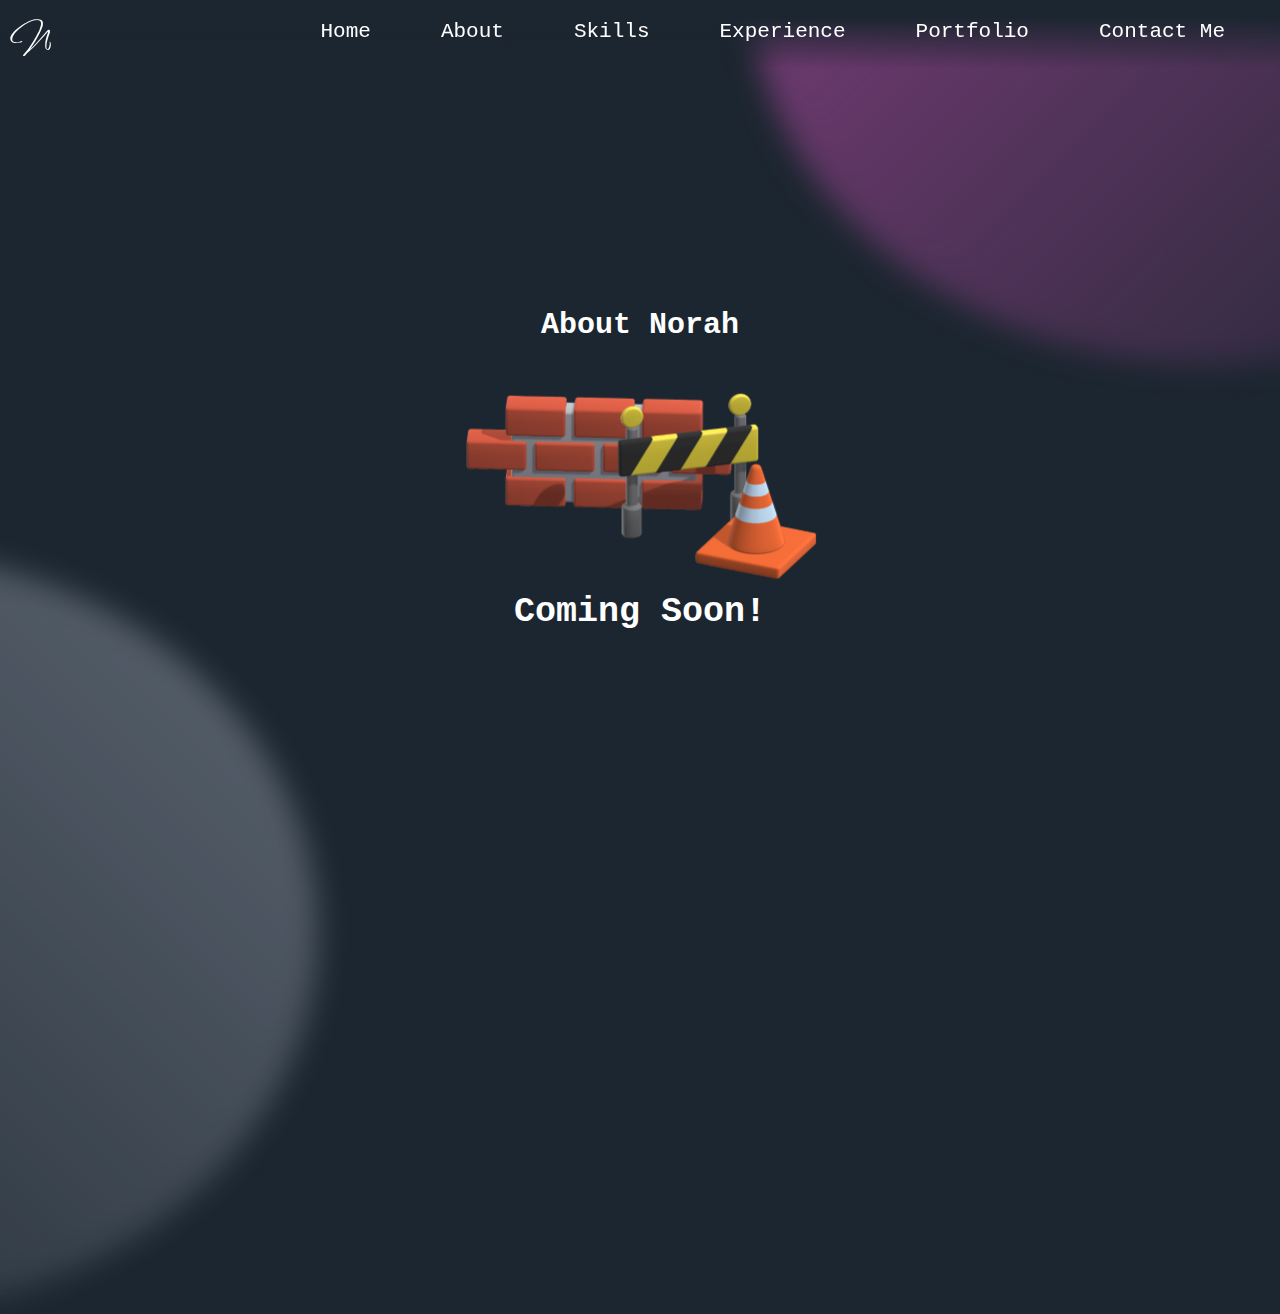
==== docs/about.html @ 8f873734 "all new website files" ====
<!DOCTYPE html>
<html lang="en">
<head>
    <meta charset="UTF-8">
    <meta name="viewport" content="width=device-width, initial-scale=1.0">
    <title>About Norah</title>
    <link rel="stylesheet" href="css/main.css">
    <link rel="stylesheet" href="css/contact.css">
    <link rel="preconnect" href="https://fonts.googleapis.com">
    <link rel="preconnect" href="https://fonts.gstatic.com" crossorigin>
    <link href="https://fonts.googleapis.com/css2?family=Sassy+Frass&display=swap" rel="stylesheet">
    <link rel="apple-touch-icon" sizes="180x180" href="/apple-touch-icon.png">
    <link rel="icon" type="image/png" sizes="32x32" href="/favicon-32x32.png">
    <link rel="icon" type="image/png" sizes="16x16" href="/favicon-16x16.png">
    <link rel="manifest" href="/site.webmanifest">
</head>
<body class="about">
    <header>
        <div class="gradient-overlay"></div>
        <a href="index.html" class="watermark sassy-frass-regular">N</a>
        <nav>
            <ul>
                <li><a href="index.html">Home</a></li>
                <li><a href="about.html">About</a></li>
                <li><a href="skills.html">Skills</a></li>
                <li><a href="experience.html">Experience</a></li>
                <li><a href="portfolio.html">Portfolio</a></li>
                <li><a href="contact.html">Contact Me</a></li>
            </ul>
        </nav>
    </header>
    <div class="blobs">
        <div class="blob blob1"></div>
        <div class="blob blob2"></div>
    </div>
    <div id="main">
        <div class="announcement">
            <div class="label">
                <h3>About Norah</h3>
            </div>
            <img src="images/construction.png" alt="Under Construction" class="construction">
            <div class="later">
                <h3>Coming Soon!</h3>
            </div>
        </div>
    </div>
    <script src="js/main.js"></script>
</body>
</html>
---- docs/css/main.css ----
body {
    overflow-x: hidden; /* Hide horizontal overflow */
    background-color: #1C2630;
    font-family: 'Anonymous Pro', monospace;
    margin: 0;
    padding: 0;
    color: white; /* Default text color */
}

.main-container {
    height: 100px;
    overflow-y: hidden;
}

  /* Firefox */
* {
    scrollbar-width: thin; /* Thin scrollbar */
    scrollbar-color: rgba(156, 165, 178, .5) #1C2630; /* Thumb color and track color */
  }
  
  /* Chrome, Edge, and Safari */
  *::-webkit-scrollbar {
    width: 12px; /* Width of the scrollbar */
  }
  
  *::-webkit-scrollbar-track {
    background: #1C2630; /* Track background color */
  }
  
  *::-webkit-scrollbar-thumb {
    background: rgba(156, 165, 178, 1); /* Background color of the scrollbar thumb */
    border-radius: 10px; /* Rounded corners */
    border: 3px solid #ffffff; /* Border around the scrollbar thumb */
  }
  

  *::-webkit-scrollbar-thumb:hover {
    background: rgba(156, 165, 178, .5); /* Darker color for thumb on hover */
  }

  
.icons {
    position: absolute;
    width: 159px;
    height: 47px;
    display: block;
    top: 440px;
    left: 600px;
}

.icons img {
    width: 37px;
    height: 37px;
    padding-left: 5px;
}

.arrow{
    position: absolute;
    left: 620px;
    top: 695px;
    cursor: pointer; /* Changes the cursor to a hand when hovering */
}

/* Set up the path to be visible by default */
.arrow svg path {
    stroke-dasharray: 150; /* Match this to the path length */
    stroke-dashoffset: 0;  /* Fully visible by default */
    transition: none;      /* No initial transition */
}

/* Hover effect to draw the path again */
.arrow:hover svg path {
    animation: draw-arrow 1s ease-in-out forwards; /* Draws the arrow on hover */
}

/* Keyframes to animate drawing */
@keyframes draw-arrow {
    from {
        stroke-dashoffset: 150; /* Start from hidden */
    }
    to {
        stroke-dashoffset: 0;   /* End with the full arrow visible */
    }
}

a {
    text-decoration: none; /* Removes the underline from the link */
}

a:visited {
    color: inherit; /* Ensures the visited state does not change color */
}
  

/* Define the Sassy Frass font style */
.sassy-frass-regular {
    font-family: 'Sassy Frass', cursive;
}

@font-face {
    font-family: 'Saturday August';
    src: url('fonts/SaturdayAugust-Regular.ttf') format('truetype'); /* Adjust the file name and format as needed */
    font-weight: normal;
    font-style: normal;
}

.saturday-august-regular {
    font-family: 'Saturday August', sans-serif;
}


nav {
    position: fixed;
    top: 0;
    right: 0;
    background-color: transparent; /* Clear background */
    padding: 20px;
    z-index: 1000;
}

/* Style the navigation list */
nav ul {
    list-style: none; /* Remove default list styling */
    margin: 0;
    padding: 0;
    display: flex; /* Align list items horizontally */
    justify-content: flex-end; /* Align items to the right */
}

nav ul li {
    margin: 0 35px; /* Space between list items */
}

nav a {
    color: white;
    text-decoration: none;
    font-family: 'Anonymous Pro', monospace;
    font-size: 21px;
    transition: color 0.3s ease;
}

/* Add hover effect for navigation links */
nav a:hover {
    color: #A8A8A8; /* Change to a lighter gray when hovered */
}

/* Highlight the active link */
nav a.active {
    border-bottom: 2px solid white;
}

header .gradient-overlay {
    position: fixed;
    top: 0;
    left: 0px;
    width: 100%;
    height: 70px; /* Adjust height of the gradient overlay */
    background: linear-gradient(to bottom, rgba(28, 38, 48, 1) 25%, rgba(28, 38, 48, 0) 98%);
    pointer-events: none; /* Ensure the overlay does not interfere with user interactions */
    z-index: 2; /* Higher z-index to ensure it is on top of the avatar */
}

main {
    display: flex;          /* Enables Flexbox */
    width: 100vw;          
    margin: 0; 
    padding-bottom: 100px;
}

.intro {
    position: absolute;  /* Enables positioning by coordinates */
    top: 320px;          /* Sets the top position */
    left: 304px;         /* Sets the left position */
    width: 443px;        /* Sets the width */
    /* height: 100px; */ /* Set the height when you know it */
}

.intro h1, .intro h2, .intro p {
    text-align: right;
}

main .intro h1 {
    font: weight 50px;
    font-size: 35px;
    font-family: 'Anonymous Pro', monospace;
    margin-bottom: 0;
}

main .intro h2 {
    margin-top: 0;
    font-size: 28px;
    font-weight: 10;
    padding-top: 10px;
}

main .intro p {
    padding-top: 200px;
    font-size: 21px;
    font-weight: 10;
}

/* Watermark styling */
.watermark {
    position: fixed; /* Keeps it in the top corner */
    top: 10px;       /* Adjust for perfect placement */
    left: 10px;      /* Adjust as needed */
    font-size: 50px; /* Adjust size to your liking */
    color: white; /* Subtle, semi-transparent white */
    z-index: 1001;  /* Place it above most content */
}

.blobs {
    overflow-x: hidden;
}

.blob {
    position: absolute;
    top: 50%;
    left: 50%;
    width: 200px;
    height: 200px;
    border-radius: 50%;
    transform: translate(-50%, -50%);
    overflow: hidden; /* To prevent scrollbars if the blob moves outside the viewport */
    filter: blur(15px);
}

.blob1 {
    background: linear-gradient(45deg, rgba(156, 165, 178, .5), rgba(156, 165, 178, 0));
	height: 764px;
	width: 918px;
	left: -600px;
	top: 550px;
	transform: rotate(-180deg);
	animation: transform 20s ease-in-out infinite both alternate, movement_two 20s ease-in-out infinite both;
}

.blob2 {
    background: linear-gradient(-45deg, rgba(138, 65, 133, 1), rgba(138, 65, 133, 0));
	height: 764px;
	width: 918px;
	left: 750px;
	top: -400px;
	transform: rotate(180deg);
	animation: transform 17s ease-in-out infinite both alternate, movement_two 20s ease-in-out infinite both;
    overflow: hidden;
}

.blob3 {
    background: linear-gradient(-45deg, rgba(138, 65, 133, 1), rgba(138, 65, 133, 0));
	height: 764px;
	width: 918px;
	left: 950px;
	top: 1500px;
	transform: rotate(180deg);
	animation: transform 25s ease-in-out infinite both alternate;
    overflow-y: hidden;
}

@keyframes transform
{
    0%,
  100% { border-radius: 33% 67% 70% 30% / 30% 40% 70% 70%; } 
   20% { border-radius: 37% 63% 51% 49% / 37% 35% 35% 63%; } 
   40% { border-radius: 36% 64% 64% 36% / 64% 48% 52% 26%; } 
   60% { border-radius: 37% 63% 51% 49% / 30% 30% 70% 73%; } 
   80% { border-radius: 40% 60% 42% 58% / 51% 51% 49% 59%; } 
}

@keyframes movement_two
{
    0%,
  500% { transform: none; }
   50% { transform: translate(5%, 0%) rotate(-200deg) scale(1.3);}
}



main .avatar {
    position: absolute;
    width: 500px; /* Adjust as needed */
    height: 900px; /* Adjust as needed */
    left: 740px;
    top: -100px;
}

#avatar-canvas {
    position: absolute;
    width: 100%;
    height: 100%;
}

.avatar .gradient-overlay {
    position: absolute;
    bottom: 0;
    left: 9px;
    width: 100%;
    height: 400px; /* Adjust height of the gradient overlay */
    background: linear-gradient(to top, rgba(28, 38, 48, 1) 25%, rgba(28, 38, 48, 0) 100%);
    pointer-events: none; /* Ensure the overlay does not interfere with user interactions */
    z-index: 2; /* Higher z-index to ensure it is on top of the avatar */
}

main .greeting .saturday-august-regular {
    position: absolute;
    left: 1150px;
    top: 200px;
    font-size: 45px;
    color: white;
    transform: rotate(10deg); /* Rotate the text */
}

main .greeting svg {
    position: absolute;
    left: 1190px;
    top: 250px;
    transform: rotate(25deg); /* Rotate the text */
}

.mid .illustrations{
    top: 260px;
    position: absolute;
    left: 460px;
}

.mid .labels {
    position: absolute;
    top: 500px;
    left: 100px
}

/* Style the navigation list */
.mid .labels ul {
    list-style: none; /* Remove default list styling */
    display: flex; /* Align list items horizontally */
    justify-content: center;
}

.mid .labels ul li {
    padding-left: 169px; /* Space between list items */
}

.mid .labels a {
    color: white;
    text-decoration: none;
    font-family: 'Anonymous Pro', monospace;
    font-size: 26px;
}

/* Add hover effect for navigation links */
.mid .labels a:hover {
    color: #A8A8A8; /* Change to a lighter gray when hovered */
}


.mid .illustrations img{
    width: 200px;
    height: 200px;
    padding-left: 80px;
}

.mid .illustrations #hand{
    width: 260px;
    height: 260px;
    position: absolute;
    left: -320px;
    top: -40px;
}

.mid{
    position: absolute;
    top: 900px;
    width: 100vw;
}

html {
    scroll-behavior: smooth; /* Enables smooth scrolling */
}

.mid .illustrations img {
    transition: transform .5s ease;
  }
  
  /* [3] Finally, transforming the image when container gets hovered */
.illustrations img:hover {
    transform: scale(1.1);
}

.label h3 {
    margin-top: 80px;
    font-size: 30px;
    font-family: 'Anonymous Pro', monospace;
}

.later h3 {
    margin-top: -80px;
    font-size: 35px;
    font-family: 'Anonymous Pro', monospace;
}

.announcement .construction{
    width: 400px;
    margin-top: -100px;
}

.announcement {
    display: flex; /* Align list items horizontally */
    flex-direction: column; /* Align items to the right */
    align-items: center;
}
---- docs/css/contact.css ----
body {
    background-color: #1C2630;
    margin: 0;
    padding: 0;
    height: 100vh;
    display: flex;
    justify-content: center;
    align-items: center;
}

.anonymous-pro-font {
    font-family: 'Anonymous Pro', monospace;
}

#main {
    width: 100%;
    height: 100%;
    display: flex;
    justify-content: center;
    align-items: center;
}

.get-in-touch .form {
    display: flex;
    flex-direction: column;
    margin-top: 30px;
}

.get-in-touch {
    width: 100vw;
    position: absolute;
    left: 300px;
}

.get-in-touch h2 {
    color: #FFFFFF;
    font-family: 'Anonymous Pro', monospace;
    font-weight: 300;
    font-size: 35px;
    margin-bottom: 10px;
}

.contact-form {
    box-sizing: border-box;
    padding: 0 5px;
}

.get-in-touch .row1 {
    position: absolute;
    display: flex;
    flex-direction: row;
}

.name-input {
    width: 300px;
    height: 25px;
    background-color: rgba(186, 197, 210, 0.58);
    color: white;
    font-family: 'Inter', sans-serif;
    font-size: 16px;
    border-radius: 0.35em;
    resize: none;
    padding: 0.75em;
    margin-top: 3px;
    border: none;
    margin-left: 0px;
}


.email-input {
    width: 300px;
    height: 25px;
    background-color: rgba(186, 197, 210, 0.58);
    color: white;
    font-family: 'Inter', sans-serif;
    font-size: 16px;
    border-radius: 0.35em;
    resize: none;
    padding: 0.75em;
    margin-top: 3px;
    border: none;
    margin-left: 20px;
}

.subject-input {
    width: 645px;
    height: 25px;
    background-color: rgba(186, 197, 210, 0.58);
    color: white;
    font-family: 'Inter', sans-serif;
    font-size: 16px;
    border-radius: 0.35em;
    resize: none;
    padding: 0.75em;
    border: none;
    margin-top: 65px;
}


.message-input {
    width: 645px;
    height: 150px;
    background-color: rgba(186, 197, 210, 0.58);
    color: white;
    font-family: 'Inter', sans-serif;
    font-size: 16px;
    border-radius: 0.35em;
    resize: none;
    padding: 0.75em;
    margin-top: 3px;
    border: none;
    margin-top: 15px;
}

input[type="submit"] {
    padding: 0.75em 1.5em;
    border: none;
    border-radius: 0.35em;
    background-color: rgba(228, 232, 236, 0.87);
    color: #1C2630;
    cursor: pointer;
    font-size: 16px;
    width: 150px;
    height: 50px;
}

.actions {
    list-style-type: none;
    padding: 0;
    margin: 0;
    margin-top: 20px;
}

.result {
    position: absolute;
    list-style-type: none;
    margin-top: -32px;
    margin-left: 150px; 
    font-family: 'Inter', sans-serif;
    font-style: italic;
}

.main .contact-side {
    display: flex;
    flex-direction: column;
    position: absolute;
    top: 550px;
    flex: 1;
}

.contact-side .icon {
    height: 30px;
    width: 30px;
}

ul.labeled-icons {
    list-style: none;
    color: #FFFFFF;
    font-family: 'Inter', sans-serif;
    font-weight: 200;
}

ul.labeled-icons li {
    line-height: 35px;
    margin-top: 50px;
    margin-left: 620px;
    display: flex;
}

ul.labeled-icons li:first-child {
    margin-bottom: -18px; /* Custom bottom margin for the first item */
}

ul.labeled-icons li a {
    color: inherit;
}

ul.labeled-icons li .contact-text {
    padding-left: 10px;
    margin-top: -2px;
}

::-webkit-input-placeholder {
    color: #FFFFFF !important;
    opacity: 1.0;
}

:-moz-placeholder {
    color: #FFFFFF !important;
    opacity: 1.0;
}

::-moz-placeholder {
    color: #FFFFFF !important;
    opacity: 1.0;
}

:-ms-input-placeholder {
    color: #FFFFFF !important;
    opacity: 1.0;
}

.blobs {
    z-index: -2;
}
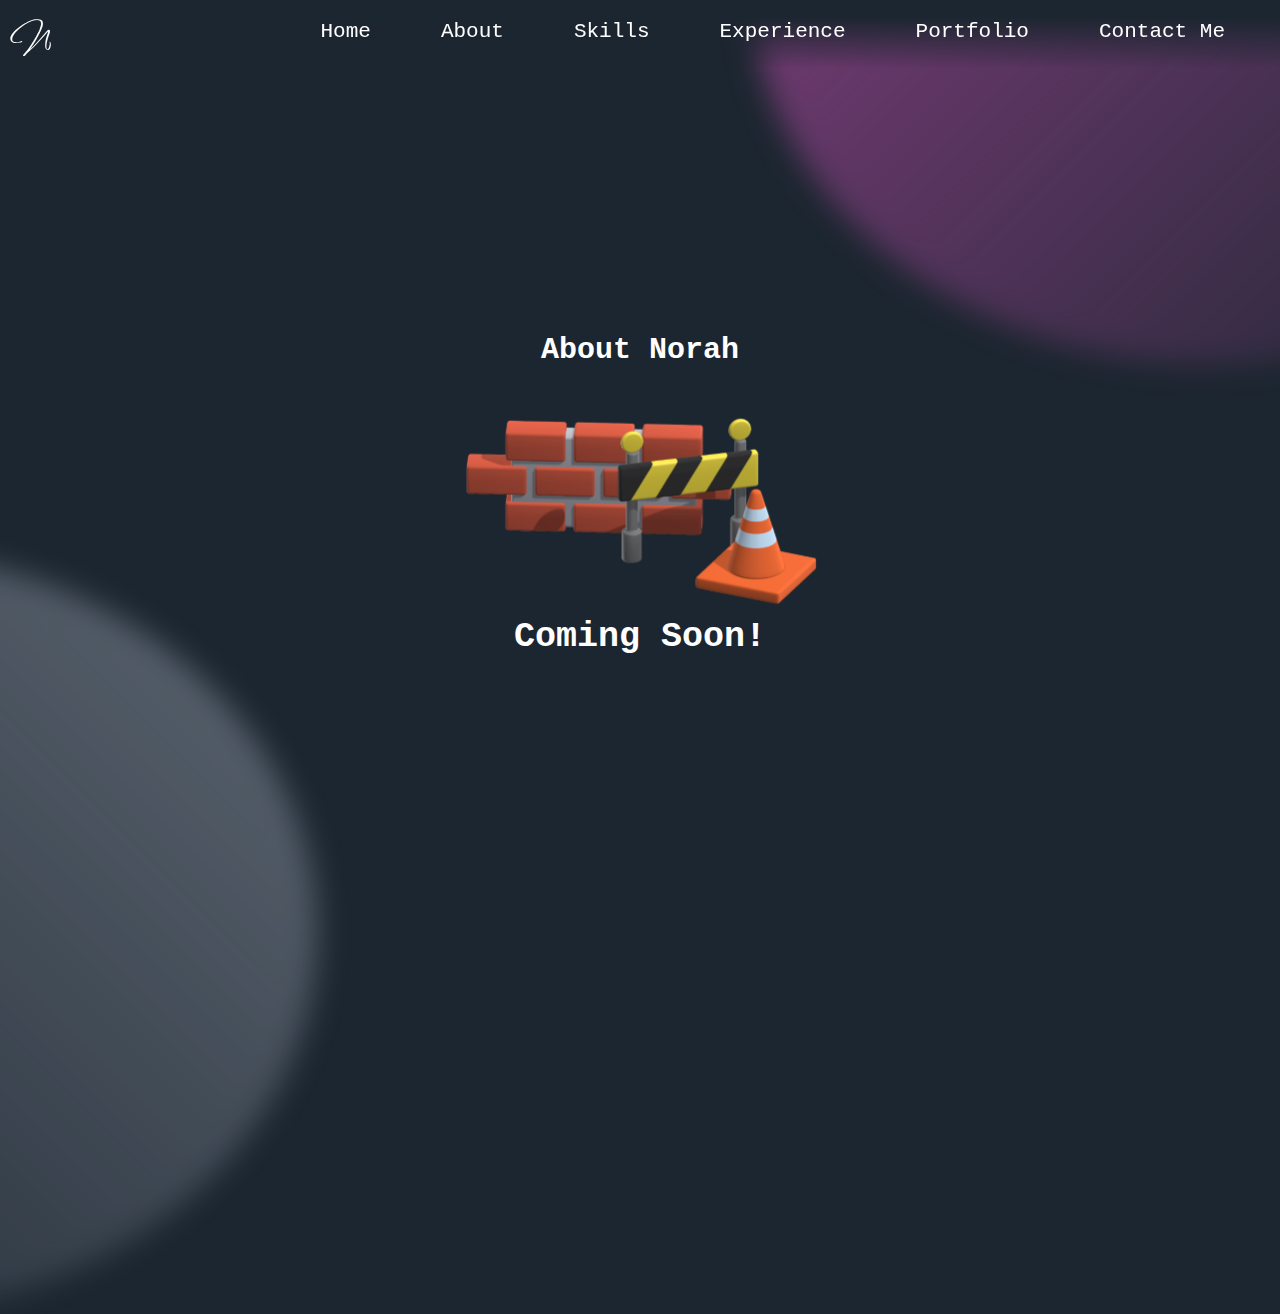
==== commit 3162d069: "hamburger menu" ====
--- a/docs/about.html
+++ b/docs/about.html
@@ -18,6 +18,9 @@
     <header>
         <div class="gradient-overlay"></div>
         <a href="index.html" class="watermark sassy-frass-regular">N</a>
+        <button class="menu-toggle" aria-label="Toggle navigation">
+            ☰
+        </button>
         <nav>
             <ul>
                 <li><a href="index.html">Home</a></li>
--- a/docs/css/main.css
+++ b/docs/css/main.css
@@ -1,411 +1,490 @@
-body {
+
+
+/* Basic */
+
+    a:visited {
+        color: inherit; /* Ensures the visited state does not change color */
+    }
+
+    html {
+        scroll-behavior: smooth; /* Enables smooth scrolling */
+    }
+
+    html, body {
+        height: 100%;  /* Ensure the body and html elements stretch full height of the viewport */
+        margin: 0;     /* Remove default margin */
+        padding: 0;    /* Remove default padding */
+    }
+
+    body {
     overflow-x: hidden; /* Hide horizontal overflow */
     background-color: #1C2630;
-    font-family: 'Anonymous Pro', monospace;
-    margin: 0;
-    padding: 0;
+    font-family: 'Anonymous Pro', monospace; 
     color: white; /* Default text color */
-}
-
-.main-container {
-    height: 100px;
-    overflow-y: hidden;
-}
-
-  /* Firefox */
-* {
-    scrollbar-width: thin; /* Thin scrollbar */
-    scrollbar-color: rgba(156, 165, 178, .5) #1C2630; /* Thumb color and track color */
-  }
+    position: relative;
+    }
+
+    .main-container {
+        height: 1700px;
+        width: 100vw;
+        overflow: hidden; /* Hides anything outside */
+        position: relative; /* Ensures blobs position relative to this */
+    }
+
+    
+    /* Fonts */
+
+        .sassy-frass-regular {
+            font-family: 'Sassy Frass', cursive;
+        }
+
+        @font-face {
+            font-family: 'Saturday August';
+            src: url('../fonts/SaturdayAugust.ttf') format('truetype'),
+                url('../fonts/SaturdayAugust.woff2') format('woff2'),
+                url('../fonts/SaturdayAugust.woff') format('woff');
+            font-weight: normal;
+            font-style: normal;
+        }
+
+        .saturday-august-regular {
+            font-family: 'Saturday August', sans-serif;
+        }
+
+
+
+/* Framing */
+
+
+    /* Navigation Bar */
+
+        nav {
+            position: fixed;
+            top: 0;
+            right: 0;
+            background-color: transparent; /* Clear background */
+            padding: 20px;
+            z-index: 1000;
+        }
+
+        /* Style the navigation list */
+        nav ul {
+            list-style: none; /* Remove default list styling */
+            margin: 0;
+            padding: 0;
+            display: flex; /* Align list items horizontally */
+            justify-content: flex-end; /* Align items to the right */
+        }
+
+        nav ul li {
+            margin: 0 35px; /* Space between list items */
+        }
+
+        nav a {
+            color: white;
+            text-decoration: none;
+            font-family: 'Anonymous Pro', monospace;
+            font-size: 21px;
+            transition: color 0.3s ease;
+        }
+
+        /* Add hover effect for navigation links */
+        nav a:hover {
+            color: #A8A8A8; /* Change to a lighter gray when hovered */
+        }
+
+        /* Highlight the active link */
+        nav a.active {
+            border-bottom: 2px solid white;
+        }
+
+        /* Hide Hamburger Button by Default */
+        .menu-toggle {
+            display: none;
+            background: none;
+            border: none;
+            font-size: 28px;
+            color: white;
+            cursor: pointer;
+            position: absolute;
+            top: 15px;
+            right: 20px;
+            z-index: 10;
+        }
+
+        /* Responsive: When Screen is Smaller than 768px */
+        @media (max-width: 1000px) {
+            nav ul {
+                display: none; /* Hide menu */
+                flex-direction: column;
+                position: absolute;
+                top: 60px;
+                right: 20px;
+                background: rgba(17, 23, 31, 0.7);
+                width: 200px;
+                border-radius: 8px;
+                text-align: center;
+                padding: 10px 0;
+            }
+
+            nav ul li {
+                margin: 10px 0;
+            }
+
+            /* Show Hamburger Menu */
+            .menu-toggle {
+                display: block;
+            }
+
+            /* Show menu when active */
+            nav.active ul {
+                display: flex;
+            }
+        }
+
+        header .gradient-overlay {
+            position: fixed;
+            top: 0;
+            left: 0px;
+            width: 100%;
+            height: 70px; /* Adjust height of the gradient overlay */
+            background: linear-gradient(to bottom, rgba(28, 38, 48, 1) 25%, rgba(28, 38, 48, 0) 98%);
+            pointer-events: none; /* Ensure the overlay does not interfere with user interactions */
+            z-index: 2; /* Higher z-index to ensure it is on top of the avatar */
+        }
+
+
+    /* Scrollbar Details */
+
+        /* Firefox */
+        * {
+        scrollbar-width: thin; /* Thin scrollbar */
+        scrollbar-color: rgba(156, 165, 178, .5) #1C2630; /* Thumb color and track color */
+        }
+
+        /* Chrome, Edge, and Safari */
+        *::-webkit-scrollbar {
+        width: 12px; /* Width of the scrollbar */
+        }
+
+        *::-webkit-scrollbar-track {
+        background: #1C2630; /* Track background color */
+        }
+
+        *::-webkit-scrollbar-thumb {
+        background: rgba(156, 165, 178, 1); /* Background color of the scrollbar thumb */
+        border-radius: 10px; /* Rounded corners */
+        border: 3px solid #ffffff; /* Border around the scrollbar thumb */
+        }
+
+
+        *::-webkit-scrollbar-thumb:hover {
+        background: rgba(156, 165, 178, .5); /* Darker color for thumb on hover */
+        }
+
+        /* Watermark styling */
+        .watermark {
+            position: fixed; /* Keeps it in the top corner */
+            top: 10px;       /* Adjust for perfect placement */
+            left: 10px;      /* Adjust as needed */
+            font-size: 50px; /* Adjust size to your liking */
+            color: white; /* Subtle, semi-transparent white */
+            z-index: 1001;  /* Place it above most content */
+        }
+
+
+
+/* Startup Page - Main */
+
+    /* Icons */        
   
-  /* Chrome, Edge, and Safari */
-  *::-webkit-scrollbar {
-    width: 12px; /* Width of the scrollbar */
-  }
-  
-  *::-webkit-scrollbar-track {
-    background: #1C2630; /* Track background color */
-  }
-  
-  *::-webkit-scrollbar-thumb {
-    background: rgba(156, 165, 178, 1); /* Background color of the scrollbar thumb */
-    border-radius: 10px; /* Rounded corners */
-    border: 3px solid #ffffff; /* Border around the scrollbar thumb */
-  }
-  
-
-  *::-webkit-scrollbar-thumb:hover {
-    background: rgba(156, 165, 178, .5); /* Darker color for thumb on hover */
-  }
-
-  
-.icons {
-    position: absolute;
-    width: 159px;
-    height: 47px;
-    display: block;
-    top: 440px;
-    left: 600px;
-}
-
-.icons img {
-    width: 37px;
-    height: 37px;
-    padding-left: 5px;
-}
-
-.arrow{
-    position: absolute;
-    left: 620px;
-    top: 695px;
-    cursor: pointer; /* Changes the cursor to a hand when hovering */
-}
-
-/* Set up the path to be visible by default */
-.arrow svg path {
-    stroke-dasharray: 150; /* Match this to the path length */
-    stroke-dashoffset: 0;  /* Fully visible by default */
-    transition: none;      /* No initial transition */
-}
-
-/* Hover effect to draw the path again */
-.arrow:hover svg path {
-    animation: draw-arrow 1s ease-in-out forwards; /* Draws the arrow on hover */
-}
-
-/* Keyframes to animate drawing */
-@keyframes draw-arrow {
-    from {
-        stroke-dashoffset: 150; /* Start from hidden */
-    }
-    to {
-        stroke-dashoffset: 0;   /* End with the full arrow visible */
-    }
-}
-
-a {
-    text-decoration: none; /* Removes the underline from the link */
-}
-
-a:visited {
-    color: inherit; /* Ensures the visited state does not change color */
-}
-  
-
-/* Define the Sassy Frass font style */
-.sassy-frass-regular {
-    font-family: 'Sassy Frass', cursive;
-}
-
-@font-face {
-    font-family: 'Saturday August';
-    src: url('fonts/SaturdayAugust-Regular.ttf') format('truetype'); /* Adjust the file name and format as needed */
-    font-weight: normal;
-    font-style: normal;
-}
-
-.saturday-august-regular {
-    font-family: 'Saturday August', sans-serif;
-}
-
-
-nav {
-    position: fixed;
-    top: 0;
-    right: 0;
-    background-color: transparent; /* Clear background */
-    padding: 20px;
-    z-index: 1000;
-}
-
-/* Style the navigation list */
-nav ul {
-    list-style: none; /* Remove default list styling */
-    margin: 0;
-    padding: 0;
-    display: flex; /* Align list items horizontally */
-    justify-content: flex-end; /* Align items to the right */
-}
-
-nav ul li {
-    margin: 0 35px; /* Space between list items */
-}
-
-nav a {
-    color: white;
-    text-decoration: none;
-    font-family: 'Anonymous Pro', monospace;
-    font-size: 21px;
-    transition: color 0.3s ease;
-}
-
-/* Add hover effect for navigation links */
-nav a:hover {
-    color: #A8A8A8; /* Change to a lighter gray when hovered */
-}
-
-/* Highlight the active link */
-nav a.active {
-    border-bottom: 2px solid white;
-}
-
-header .gradient-overlay {
-    position: fixed;
-    top: 0;
-    left: 0px;
-    width: 100%;
-    height: 70px; /* Adjust height of the gradient overlay */
-    background: linear-gradient(to bottom, rgba(28, 38, 48, 1) 25%, rgba(28, 38, 48, 0) 98%);
-    pointer-events: none; /* Ensure the overlay does not interfere with user interactions */
-    z-index: 2; /* Higher z-index to ensure it is on top of the avatar */
-}
-
-main {
-    display: flex;          /* Enables Flexbox */
-    width: 100vw;          
-    margin: 0; 
-    padding-bottom: 100px;
-}
-
-.intro {
-    position: absolute;  /* Enables positioning by coordinates */
-    top: 320px;          /* Sets the top position */
-    left: 304px;         /* Sets the left position */
-    width: 443px;        /* Sets the width */
-    /* height: 100px; */ /* Set the height when you know it */
-}
-
-.intro h1, .intro h2, .intro p {
-    text-align: right;
-}
-
-main .intro h1 {
-    font: weight 50px;
-    font-size: 35px;
-    font-family: 'Anonymous Pro', monospace;
-    margin-bottom: 0;
-}
-
-main .intro h2 {
-    margin-top: 0;
-    font-size: 28px;
-    font-weight: 10;
-    padding-top: 10px;
-}
-
-main .intro p {
-    padding-top: 200px;
-    font-size: 21px;
-    font-weight: 10;
-}
-
-/* Watermark styling */
-.watermark {
-    position: fixed; /* Keeps it in the top corner */
-    top: 10px;       /* Adjust for perfect placement */
-    left: 10px;      /* Adjust as needed */
-    font-size: 50px; /* Adjust size to your liking */
-    color: white; /* Subtle, semi-transparent white */
-    z-index: 1001;  /* Place it above most content */
-}
-
-.blobs {
-    overflow-x: hidden;
-}
-
-.blob {
-    position: absolute;
-    top: 50%;
-    left: 50%;
-    width: 200px;
-    height: 200px;
-    border-radius: 50%;
-    transform: translate(-50%, -50%);
-    overflow: hidden; /* To prevent scrollbars if the blob moves outside the viewport */
-    filter: blur(15px);
-}
-
-.blob1 {
-    background: linear-gradient(45deg, rgba(156, 165, 178, .5), rgba(156, 165, 178, 0));
-	height: 764px;
-	width: 918px;
-	left: -600px;
-	top: 550px;
-	transform: rotate(-180deg);
-	animation: transform 20s ease-in-out infinite both alternate, movement_two 20s ease-in-out infinite both;
-}
-
-.blob2 {
-    background: linear-gradient(-45deg, rgba(138, 65, 133, 1), rgba(138, 65, 133, 0));
-	height: 764px;
-	width: 918px;
-	left: 750px;
-	top: -400px;
-	transform: rotate(180deg);
-	animation: transform 17s ease-in-out infinite both alternate, movement_two 20s ease-in-out infinite both;
-    overflow: hidden;
-}
-
-.blob3 {
-    background: linear-gradient(-45deg, rgba(138, 65, 133, 1), rgba(138, 65, 133, 0));
-	height: 764px;
-	width: 918px;
-	left: 950px;
-	top: 1500px;
-	transform: rotate(180deg);
-	animation: transform 25s ease-in-out infinite both alternate;
-    overflow-y: hidden;
-}
-
-@keyframes transform
-{
-    0%,
-  100% { border-radius: 33% 67% 70% 30% / 30% 40% 70% 70%; } 
-   20% { border-radius: 37% 63% 51% 49% / 37% 35% 35% 63%; } 
-   40% { border-radius: 36% 64% 64% 36% / 64% 48% 52% 26%; } 
-   60% { border-radius: 37% 63% 51% 49% / 30% 30% 70% 73%; } 
-   80% { border-radius: 40% 60% 42% 58% / 51% 51% 49% 59%; } 
-}
-
-@keyframes movement_two
-{
-    0%,
-  500% { transform: none; }
-   50% { transform: translate(5%, 0%) rotate(-200deg) scale(1.3);}
-}
-
-
-
-main .avatar {
-    position: absolute;
-    width: 500px; /* Adjust as needed */
-    height: 900px; /* Adjust as needed */
-    left: 740px;
-    top: -100px;
-}
-
-#avatar-canvas {
-    position: absolute;
-    width: 100%;
-    height: 100%;
-}
-
-.avatar .gradient-overlay {
-    position: absolute;
-    bottom: 0;
-    left: 9px;
-    width: 100%;
-    height: 400px; /* Adjust height of the gradient overlay */
-    background: linear-gradient(to top, rgba(28, 38, 48, 1) 25%, rgba(28, 38, 48, 0) 100%);
-    pointer-events: none; /* Ensure the overlay does not interfere with user interactions */
-    z-index: 2; /* Higher z-index to ensure it is on top of the avatar */
-}
-
-main .greeting .saturday-august-regular {
-    position: absolute;
-    left: 1150px;
-    top: 200px;
-    font-size: 45px;
-    color: white;
-    transform: rotate(10deg); /* Rotate the text */
-}
-
-main .greeting svg {
-    position: absolute;
-    left: 1190px;
-    top: 250px;
-    transform: rotate(25deg); /* Rotate the text */
-}
-
-.mid .illustrations{
-    top: 260px;
-    position: absolute;
-    left: 460px;
-}
-
-.mid .labels {
-    position: absolute;
-    top: 500px;
-    left: 100px
-}
-
-/* Style the navigation list */
-.mid .labels ul {
-    list-style: none; /* Remove default list styling */
-    display: flex; /* Align list items horizontally */
-    justify-content: center;
-}
-
-.mid .labels ul li {
-    padding-left: 169px; /* Space between list items */
-}
-
-.mid .labels a {
-    color: white;
-    text-decoration: none;
-    font-family: 'Anonymous Pro', monospace;
-    font-size: 26px;
-}
-
-/* Add hover effect for navigation links */
-.mid .labels a:hover {
-    color: #A8A8A8; /* Change to a lighter gray when hovered */
-}
-
-
-.mid .illustrations img{
-    width: 200px;
-    height: 200px;
-    padding-left: 80px;
-}
-
-.mid .illustrations #hand{
-    width: 260px;
-    height: 260px;
-    position: absolute;
-    left: -320px;
-    top: -40px;
-}
-
-.mid{
-    position: absolute;
-    top: 900px;
-    width: 100vw;
-}
-
-html {
-    scroll-behavior: smooth; /* Enables smooth scrolling */
-}
-
-.mid .illustrations img {
-    transition: transform .5s ease;
-  }
-  
-  /* [3] Finally, transforming the image when container gets hovered */
-.illustrations img:hover {
-    transform: scale(1.1);
-}
-
-.label h3 {
-    margin-top: 80px;
-    font-size: 30px;
-    font-family: 'Anonymous Pro', monospace;
-}
-
-.later h3 {
-    margin-top: -80px;
-    font-size: 35px;
-    font-family: 'Anonymous Pro', monospace;
-}
-
-.announcement .construction{
-    width: 400px;
-    margin-top: -100px;
-}
-
-.announcement {
-    display: flex; /* Align list items horizontally */
-    flex-direction: column; /* Align items to the right */
-    align-items: center;
-}
-
+        .icons {
+            position: absolute;
+            width: 159px;
+            height: 47px;
+            display: block;
+            top: 440px;
+            left: 600px;
+        }
+
+        .icons img {
+            width: 37px;
+            height: 37px;
+            padding-left: 5px;
+        }
+
+        
+    /* Arrow */        
+
+        .arrow{
+            position: absolute;
+            left: 620px;
+            top: 695px;
+            cursor: pointer; /* Changes the cursor to a hand when hovering */
+        }
+
+        /* Set up the path to be visible by default */
+        .arrow svg path {
+            stroke-dasharray: 150; /* Match this to the path length */
+            stroke-dashoffset: 0;  /* Fully visible by default */
+            transition: none;      /* No initial transition */
+        }
+
+        /* Hover effect to draw the path again */
+        .arrow:hover svg path {
+            animation: draw-arrow 1s ease-in-out forwards; /* Draws the arrow on hover */
+        }
+
+        /* Keyframes to animate drawing */
+        @keyframes draw-arrow {
+            from {
+                stroke-dashoffset: 150; /* Start from hidden */
+            }
+            to {
+                stroke-dashoffset: 0;   /* End with the full arrow visible */
+            }
+        }
+
+        a {
+            text-decoration: none; /* Removes the underline from the link */
+        }
+
+    
+    /* Container - Holds Startup Main Area */
+
+        main {
+            display: flex;          /* Enables Flexbox */
+            width: 100vw;          
+            margin: 0; 
+            padding-bottom: 100px;
+            position: relative;
+        }
+
+
+    /* Introduction Text */
+
+        .intro {
+            position: absolute;  /* Enables positioning by coordinates */
+            top: 320px;          /* Sets the top position */
+            left: 304px;         /* Sets the left position */
+            width: 443px;        /* Sets the width */
+            /* height: 100px; */ /* Set the height when you know it */
+        }
+
+        .intro h1, .intro h2, .intro p {
+            text-align: right;
+        }
+
+        main .intro h1 {
+            font: weight 50px;
+            font-size: 35px;
+            font-family: 'Anonymous Pro', monospace;
+            margin-bottom: 0;
+        }
+
+        main .intro h2 {
+            margin-top: 0;
+            font-size: 28px;
+            font-weight: 10;
+            padding-top: 10px;
+        }
+
+        main .intro p {
+            padding-top: 200px;
+            font-size: 21px;
+            font-weight: 10;
+        }
+
+
+    /* Avatar */
+   
+        main .avatar {
+            position: absolute;
+            width: 500px; /* Adjust as needed */
+            height: 900px; /* Adjust as needed */
+            left: 740px;
+            top: -100px;
+        }
+
+        #avatar-canvas {
+            position: absolute;
+            width: 100%;
+            height: 100%;
+        }
+
+        .avatar .gradient-overlay {
+            position: absolute;
+            bottom: 0;
+            left: 9px;
+            width: 100%;
+            height: 400px; /* Adjust height of the gradient overlay */
+            background: linear-gradient(to top, rgba(28, 38, 48, 1) 25%, rgba(28, 38, 48, 0) 100%);
+            pointer-events: none; /* Ensure the overlay does not interfere with user interactions */
+            z-index: 2; /* Higher z-index to ensure it is on top of the avatar */
+        }
+
+
+    /* Greeting Text */
+
+        main .greeting .saturday-august-regular {
+            position: absolute;
+            left: 1150px;
+            top: 200px;
+            font-size: 45px;
+            color: white;
+            transform: rotate(10deg); /* Rotate the text */
+        }
+
+        main .greeting svg {
+            position: absolute;
+            left: 1190px;
+            top: 250px;
+            transform: rotate(25deg); /* Rotate the text */
+        }
+
+
+
+/* Background Blobs*/
+
+        .blobs {
+            overflow-x: hidden;
+        }
+
+        .blob {
+            position: absolute;
+            top: 50%;
+            left: 50%;
+            width: 200px;
+            height: 200px;
+            border-radius: 50%;
+            transform: translate(-50%, -50%);
+            overflow: hidden; /* To prevent scrollbars if the blob moves outside the viewport */
+            filter: blur(15px);
+        }
+
+        .blob1 {
+            position: absolute;
+            background: linear-gradient(45deg, rgba(156, 165, 178, .5), rgba(156, 165, 178, 0));
+            height: 764px;
+            width: 918px;
+            left: -600px;
+            top: 550px;
+            transform: rotate(-180deg);
+            animation: transform 20s ease-in-out infinite both alternate, movement_two 20s ease-in-out infinite both;
+        }
+
+        .blob2 {
+            position: absolute;
+            background: linear-gradient(-45deg, rgba(138, 65, 133, 1), rgba(138, 65, 133, 0));
+            height: 764px;
+            width: 918px;
+            left: 750px;
+            top: -400px;
+            transform: rotate(180deg);
+            animation: transform 17s ease-in-out infinite both alternate, movement_two 20s ease-in-out infinite both;
+            overflow: hidden;
+        }
+
+        .blob3 {
+            position: absolute;
+            background: linear-gradient(-45deg, rgba(138, 65, 133, 1), rgba(138, 65, 133, 0));
+            height: 764px;
+            width: 918px;
+            left: 950px;
+            top: 1500px;
+            transform: rotate(180deg);
+            animation: transform 25s ease-in-out infinite both alternate;
+            overflow-y: hidden;
+        }
+
+        @keyframes transform
+        {
+            0%,
+        100% { border-radius: 33% 67% 70% 30% / 30% 40% 70% 70%; } 
+        20% { border-radius: 37% 63% 51% 49% / 37% 35% 35% 63%; } 
+        40% { border-radius: 36% 64% 64% 36% / 64% 48% 52% 26%; } 
+        60% { border-radius: 37% 63% 51% 49% / 30% 30% 70% 73%; } 
+        80% { border-radius: 40% 60% 42% 58% / 51% 51% 49% 59%; } 
+        }
+
+        @keyframes movement_two
+        {
+            0%,
+        500% { transform: none; }
+        50% { transform: translate(5%, 0%) rotate(-200deg) scale(1.3);}
+        }
+
+
+
+/* Secondary Page - Nav */
+
+        .mid {
+            display: flex;
+            justify-content: center;
+            gap: 80px; /* Adds space between illustrations */
+            flex-wrap: wrap; /* Ensures responsiveness */
+            width: 100%;
+            top: calc(100vh + 350px);
+            position: absolute;
+        }
+
+        .illustration-container {
+            display: flex;
+            flex-direction: column; /* Stack image & label */
+            align-items: center; /* Center them */
+            text-align: center;
+            position: relative;
+        }
+
+        /* Style the navigation list */
+        .label {
+            margin-top: 50px; /* Space between image & text */
+            color: white;
+            font-family: 'Anonymous Pro', monospace;
+            font-size: 26px;
+            text-decoration: none;
+        }
+
+        /* Add hover effect for navigation links */
+        .label:hover {
+            color: #A8A8A8;
+        }
+        
+        .illustration {
+            width: 200px;
+            height: 200px;
+            transition: transform 0.5s ease;
+        }
+        
+        /* [3] Finally, transforming the image when container gets hovered */
+        .illustration:hover {
+            transform: scale(1.1);
+        }
+
+
+
+/* In Progress Message - Future Pages */
+        
+        .label h3 {
+            margin-top: 80px;
+            font-size: 30px;
+            font-family: 'Anonymous Pro', monospace;
+        }
+
+        .later h3 {
+            margin-top: -80px;
+            font-size: 35px;
+            font-family: 'Anonymous Pro', monospace;
+        }
+
+        .announcement .construction{
+            width: 400px;
+            margin-top: -100px;
+        }
+
+        .announcement {
+            display: flex; /* Align list items horizontally */
+            flex-direction: column; /* Align items to the right */
+            align-items: center;
+        }
+
--- a/docs/css/contact.css
+++ b/docs/css/contact.css
@@ -1,16 +1,24 @@
-body {
-    background-color: #1C2630;
-    margin: 0;
-    padding: 0;
-    height: 100vh;
-    display: flex;
-    justify-content: center;
-    align-items: center;
-}
-
-.anonymous-pro-font {
-    font-family: 'Anonymous Pro', monospace;
-}
+
+
+/* Basic */
+
+    body {
+        background-color: #1C2630;
+        margin: 0;
+        padding: 0;
+        height: 100vh;
+        display: flex;
+        justify-content: center;
+        align-items: center;
+        overflow: hidden;
+    }
+
+
+        /* Fonts */
+
+            .anonymous-pro-font {
+                font-family: 'Anonymous Pro', monospace;
+            }
 
 #main {
     width: 100%;
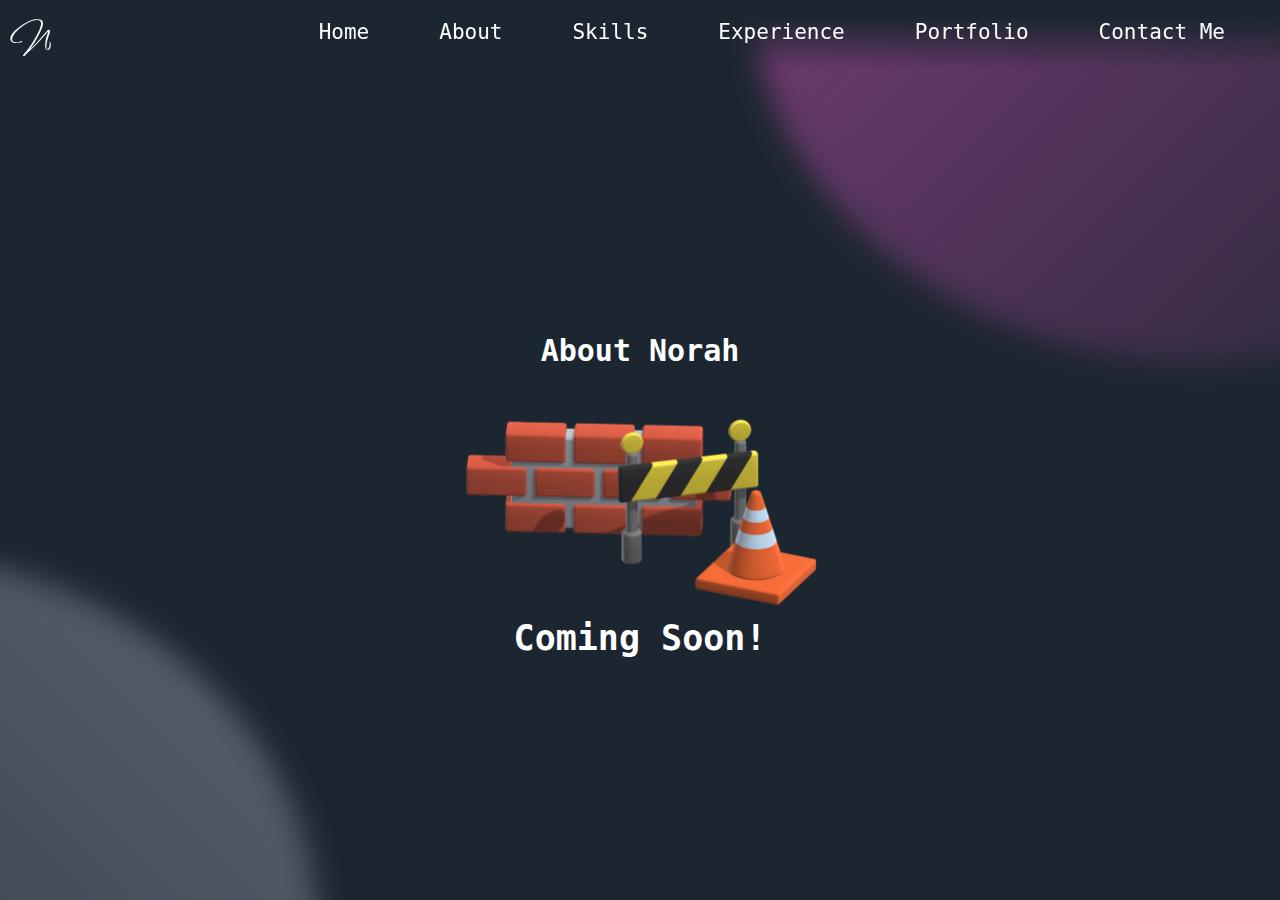
==== commit e4ffae96: "loading screen implementation" ====
--- a/docs/about.html
+++ b/docs/about.html
@@ -14,39 +14,41 @@
     <link rel="icon" type="image/png" sizes="16x16" href="/favicon-16x16.png">
     <link rel="manifest" href="/site.webmanifest">
 </head>
-<body class="about">
-    <header>
-        <div class="gradient-overlay"></div>
-        <a href="index.html" class="watermark sassy-frass-regular">N</a>
-        <button class="menu-toggle" aria-label="Toggle navigation">
-            ☰
-        </button>
-        <nav>
-            <ul>
-                <li><a href="index.html">Home</a></li>
-                <li><a href="about.html">About</a></li>
-                <li><a href="skills.html">Skills</a></li>
-                <li><a href="experience.html">Experience</a></li>
-                <li><a href="portfolio.html">Portfolio</a></li>
-                <li><a href="contact.html">Contact Me</a></li>
-            </ul>
-        </nav>
-    </header>
-    <div class="blobs">
-        <div class="blob blob1"></div>
-        <div class="blob blob2"></div>
-    </div>
-    <div id="main">
-        <div class="announcement">
-            <div class="label">
-                <h3>About Norah</h3>
-            </div>
-            <img src="images/construction.png" alt="Under Construction" class="construction">
-            <div class="later">
-                <h3>Coming Soon!</h3>
+<body>
+    <div class="main-container"> <!-- Move this div opening here -->
+        <header>
+            <div class="gradient-overlay"></div>
+            <a href="index.html" class="watermark sassy-frass-regular">N</a>
+            <button class="menu-toggle" aria-label="Toggle navigation">
+                <img src="images/menu.png" alt="Menu">
+            </button>
+            <nav>
+                <ul>
+                    <li><a href="index.html">Home</a></li>
+                    <li><a href="about.html">About</a></li>
+                    <li><a href="skills.html">Skills</a></li>
+                    <li><a href="experience.html">Experience</a></li>
+                    <li><a href="portfolio.html">Portfolio</a></li>
+                    <li><a href="contact.html">Contact Me</a></li>
+                </ul>
+            </nav>
+        </header>
+        <div class="blobs">
+            <div class="blob blob1"></div>
+            <div class="blob blob2"></div>
+        </div>
+        <div class="announcement-wrapper">
+            <div class="announcement">
+                <div class="label">
+                    <h3>About Norah</h3>
+                </div>
+                <img src="images/construction.png" alt="Under Construction" class="construction">
+                <div class="later">
+                    <h3>Coming Soon!</h3>
+                </div>
             </div>
         </div>
-    </div>
+    </div> <!-- Keep this div closing here -->
     <script src="js/main.js"></script>
 </body>
 </html>
--- a/docs/css/main.css
+++ b/docs/css/main.css
@@ -17,18 +17,54 @@
     }
 
     body {
-    overflow-x: hidden; /* Hide horizontal overflow */
-    background-color: #1C2630;
-    font-family: 'Anonymous Pro', monospace; 
-    color: white; /* Default text color */
-    position: relative;
+        overflow-x: hidden; /* Hide horizontal overflow */
+        background-color: #1C2630;
+        font-family: 'Anonymous Pro', monospace; 
+        color: white; /* Default text color */
+        position: relative;
     }
 
     .main-container {
-        height: 1700px;
-        width: 100vw;
+        display: flex;
+        flex-direction: column;
         overflow: hidden; /* Hides anything outside */
         position: relative; /* Ensures blobs position relative to this */
+    }
+
+
+    #loading-screen {
+        position: fixed;
+        top: 0;
+        left: 0;
+        width: 100vw;
+        height: 100vh;
+        background: #1C2630; /* Change to match your background */
+        display: flex;
+        align-items: center;
+        justify-content: center;
+        z-index: 9999;
+    }
+    
+    .loader-container {
+        position: relative; /* To position the circle and logo relative to this container */
+        display: flex;
+        align-items: center;
+        justify-content: center;
+    }
+    
+    .loader-container .circle {
+        position: absolute; /* This allows the circle to overlap with the logo */
+        z-index: 1; /* Ensure the circle is under the logo */
+    }
+    
+    .loader-container .logo {
+        z-index: 2; /* Ensure the logo is on top of the circle */
+        margin-top: 15px;
+        margin-right: 8px;
+    }
+    
+    .main-container {
+        display: none;
     }
 
     
@@ -51,6 +87,10 @@
             font-family: 'Saturday August', sans-serif;
         }
 
+        .anonymous-pro-font {
+            font-family: 'Anonymous Pro', monospace;
+        }
+
 
 
 /* Framing */
@@ -64,7 +104,7 @@
             right: 0;
             background-color: transparent; /* Clear background */
             padding: 20px;
-            z-index: 1000;
+            z-index: 100;
         }
 
         /* Style the navigation list */
@@ -73,7 +113,6 @@
             margin: 0;
             padding: 0;
             display: flex; /* Align list items horizontally */
-            justify-content: flex-end; /* Align items to the right */
         }
 
         nav ul li {
@@ -93,32 +132,37 @@
             color: #A8A8A8; /* Change to a lighter gray when hovered */
         }
 
-        /* Highlight the active link */
-        nav a.active {
-            border-bottom: 2px solid white;
-        }
-
-        /* Hide Hamburger Button by Default */
-        .menu-toggle {
-            display: none;
+
+        /* Reset Button Styles */
+        button.menu-toggle {
             background: none;
             border: none;
-            font-size: 28px;
-            color: white;
+            padding: 0;
+            margin: 0;
             cursor: pointer;
-            position: absolute;
+            position: fixed;
             top: 15px;
             right: 20px;
             z-index: 10;
-        }
-
-        /* Responsive: When Screen is Smaller than 768px */
+            width: 35px; /* Match the image width */
+            height: 35px; /* Match the image height */
+        }
+
+        /* Hide Hamburger Button by Default */
+        .menu-toggle img {
+            display: none;
+            width: 100%; /* Make it fill the button */
+            height: 100%;
+            z-index: 0; /* Ensure it is below the invisible layer */
+        }
+
+        /* Hamburger Menu: When Screen is Smaller than 768px */
         @media (max-width: 1000px) {
             nav ul {
                 display: none; /* Hide menu */
                 flex-direction: column;
                 position: absolute;
-                top: 60px;
+                top: 0px;
                 right: 20px;
                 background: rgba(17, 23, 31, 0.7);
                 width: 200px;
@@ -127,12 +171,16 @@
                 padding: 10px 0;
             }
 
+            nav {
+                top: 50px;
+            }
+
             nav ul li {
                 margin: 10px 0;
             }
 
             /* Show Hamburger Menu */
-            .menu-toggle {
+            .menu-toggle img{
                 display: block;
             }
 
@@ -199,28 +247,35 @@
     /* Icons */        
   
         .icons {
-            position: absolute;
+            grid-column: 1; /* Leftmost column */
             width: 159px;
             height: 47px;
-            display: block;
-            top: 440px;
-            left: 600px;
+            display: flex;
+            right: 25px;            
+            position: absolute;
+            top: 115px;
+            justify-content: end;
         }
 
         .icons img {
             width: 37px;
             height: 37px;
-            padding-left: 5px;
+            margin-left: 20px;
+            z-index: 6;
         }
 
         
     /* Arrow */        
 
         .arrow{
-            position: absolute;
-            left: 620px;
-            top: 695px;
+            grid-column: 1; /* Leftmost column */
             cursor: pointer; /* Changes the cursor to a hand when hovering */
+            justify-self: end; /* Aligns the whole container to the right */
+            position: relative;
+            grid-row: 1;
+            top: 237px;
+            right: 48px;
+            z-index: 5;
         }
 
         /* Set up the path to be visible by default */
@@ -253,22 +308,39 @@
     /* Container - Holds Startup Main Area */
 
         main {
-            display: flex;          /* Enables Flexbox */
-            width: 100vw;          
-            margin: 0; 
-            padding-bottom: 100px;
+            display: grid;
+            grid-template-columns: .885fr 1fr .1fr; /* Three columns: left, middle (avatar), right */
+            align-items: center; /* Align items vertically */
+            justify-content: center; /* Center everything horizontally */
+            gap: 40px; /* Space between columns */
+            padding: 50px;
+            width: fit-content;
+            height: fit-content;
+            margin: auto;
             position: relative;
-        }
+            top: 0px;
+        }
+
+
+        .main-wrapper {
+            display: flex;
+            justify-content: center;   /* Centers horizontally */
+            align-items: center;       /* Centers vertically */
+            min-height: 100vh;         /* Ensures the wrapper takes the full viewport height */
+        }
+    
 
 
     /* Introduction Text */
 
         .intro {
-            position: absolute;  /* Enables positioning by coordinates */
-            top: 320px;          /* Sets the top position */
-            left: 304px;         /* Sets the left position */
-            width: 443px;        /* Sets the width */
-            /* height: 100px; */ /* Set the height when you know it */
+            grid-column: 1; /* Leftmost column */
+            grid-row: 1;
+            top: 12px;
+            right: -49px;
+            position: relative;
+            z-index: 5;
+            white-space: nowrap
         }
 
         .intro h1, .intro h2, .intro p {
@@ -290,58 +362,264 @@
         }
 
         main .intro p {
-            padding-top: 200px;
+            padding-top: 207px;
             font-size: 21px;
             font-weight: 10;
+            padding-bottom: 0px;
         }
 
 
     /* Avatar */
    
-        main .avatar {
-            position: absolute;
+        .avatar {
             width: 500px; /* Adjust as needed */
             height: 900px; /* Adjust as needed */
-            left: 740px;
-            top: -100px;
-        }
-
-        #avatar-canvas {
+            top: -150px;
+            grid-column: 2; /* Middle column */
+            grid-row: 1;
+            position: relative;
+        }
+
+        canvas {
             position: absolute;
-            width: 100%;
-            height: 100%;
+            width: 100%; /* Adjust as needed */
+            height: 100%; /* Adjust as needed */
+            top: 0;
+            left: 0;
+            z-index: 2;
         }
 
         .avatar .gradient-overlay {
             position: absolute;
-            bottom: 0;
-            left: 9px;
-            width: 100%;
-            height: 400px; /* Adjust height of the gradient overlay */
-            background: linear-gradient(to top, rgba(28, 38, 48, 1) 25%, rgba(28, 38, 48, 0) 100%);
-            pointer-events: none; /* Ensure the overlay does not interfere with user interactions */
-            z-index: 2; /* Higher z-index to ensure it is on top of the avatar */
-        }
+            bottom: -400px;
+            left: 60%; /* Center the gradient */
+            transform: translateX(-50%); /* Ensure it's truly centered */
+            width: calc(100% + 1500px);
+            height: calc(90%); /* Adjust as needed */
+            background: radial-gradient(ellipse at center, 
+                rgba(28, 38, 48, 1) 20%, /* Fully opaque in the center */
+                rgba(28, 38, 48, 0) 72%  /* Gradually fades out towards edges */
+            );
+        
+            pointer-events: none; /* Prevents interactions */
+            z-index: 3; /* Ensures it's above the avatar */
+        }
+
+        .avatar .gradient-behind {
+            position: absolute;
+            bottom: -70px;
+            left: 60%; /* Center the gradient */
+            transform: translateX(-50%); /* Ensure it's truly centered */
+            width: calc(100% + 550px);
+            height: calc(80%); /* Adjust as needed */
+            
+            background: radial-gradient(ellipse at center, 
+                rgba(28, 38, 48, 1) 30%, /* Fully opaque in the center */
+                rgba(28, 38, 48, 0) 70%  /* Gradually fades out towards edges */
+            );
+        
+            pointer-events: none; /* Prevents interactions */
+            z-index: 0; /* Ensures it's above the avatar */
+        }
+
 
 
     /* Greeting Text */
 
+        .greeting {
+            grid-column: 2; /* Rightmost column */
+            grid-row: 1;
+            justify-self: end; /* Aligns the whole container to the right */
+            top: -267px;
+            right: -24px;
+            z-index: 3; /* Higher z-index to ensure it is on top of the avatar */
+            position: relative;
+        }
+
         main .greeting .saturday-august-regular {
-            position: absolute;
-            left: 1150px;
-            top: 200px;
             font-size: 45px;
             color: white;
             transform: rotate(10deg); /* Rotate the text */
         }
 
         main .greeting svg {
+            top: 51px;
+            right: 62px;
+            transform: rotate(25deg); /* Rotate the text */
             position: absolute;
-            left: 1190px;
-            top: 250px;
-            transform: rotate(25deg); /* Rotate the text */
-        }
-
+        }
+
+
+
+/* Responsivity of Main */
+
+        
+    /* Smaller laptop screen heights */
+
+        @media (max-height: 790px) {
+            .intro {
+                top: -15px;
+            }
+            .intro p {
+                padding-top: 150px !important; /* Move text up */
+            }
+        
+            .arrow {
+                top: 180px; /* Move arrow up */
+            }
+        }
+
+
+    /* Reposition for tablet */
+
+        @media (min-width: 750px) and (max-width: 1028px) {
+
+
+            main {
+                height: calc(650px) !important;
+            }
+
+            .avatar {
+                width: 400px;
+                height: 800px;
+            }
+
+            .avatar .gradient-behind, .gradient-overlay {
+                bottom: -325px !important;
+            }
+
+            .intro h1 {
+                font-size: 30px !important; /* Minimum 25px, preferred dynamic size, max 35px */
+            }
+            .intro h2 {
+                font-size: 23px !important; /* Minimum 18px, preferred dynamic size, max 28px */
+            }
+            .intro p {
+                font-size: 16px !important; /* Minimum 18px, preferred dynamic size, max 28px */
+                padding-top: 150px !important;
+            }
+
+            .intro {
+                top: -50px;
+            }
+            
+            .icons img {
+                width: 32px !important;
+                height: 32px !important;
+            }
+
+            .icons {
+                top: 95px !important;
+                right: 20px !important;
+            }
+
+            .greeting .saturday-august-regular {
+                font-size: 40px !important;
+            }
+
+            .arrow {
+                top: 123px !important;
+                transform: scale(0.8) !important;
+                transform-origin: center;
+                right: 17px !important;
+            }
+
+        }
+
+
+     /* Reposition for mobile */
+
+          @media (max-width: 750px) {
+
+            main {
+                height: calc(660px) !important;
+            }
+
+            main {
+                display: grid;
+                grid-auto-columns: unset; /* or none */
+                grid-auto-flow: row !important;
+                grid-template-columns: 1fr !important;
+                gap: 0px;
+            }
+
+            main > * {
+                grid-column: 1 / -1 !important; /* Forces everything to span full width */
+            }
+
+            .watermark {
+                font-size: 40px !important;
+            }
+
+            .avatar {
+                grid-column: 1;
+                grid-row: 1;
+                width: 300px;
+                height: 700px;
+                top: -90px !important;
+            }
+
+            .avatar .gradient-behind, .gradient-overlay {
+                bottom: -298px !important;
+            }
+
+            .greeting {
+                grid-column: 1;
+                grid-row: 1;
+                right: -2px !important;
+                top: -190px !important;
+            }
+
+            .greeting .saturday-august-regular {
+                font-size: 30px !important;
+            }
+
+            .greeting svg {
+                right: 40px !important;
+                top: 40px !important;
+                transform: scale(0.8) rotate(25deg) !important;
+                transform-origin: center;
+            }
+
+
+            .intro {
+                grid-column: 1;
+                grid-row: 1;
+                z-index: 5;
+                justify-self: center;
+                right: 0px !important;
+                top: -80px !important;
+            }
+
+            .intro h1 {
+                font-size: 28px !important; /* Minimum 25px, preferred dynamic size, max 35px */
+                text-align: left !important;
+            }
+            .intro h2 {
+                font-size: 21px !important; /* Minimum 18px, preferred dynamic size, max 28px */
+                text-align: left !important;
+            }
+            .intro p {
+                font-size: 16px !important; /* Minimum 18px, preferred dynamic size, max 28px */
+                padding-top: 400px !important;
+                text-align: center !important;
+            }
+
+            .icons {
+                display: none;
+            }
+
+            .arrow {
+                grid-column: 1;
+                grid-row: 1;
+                z-index: 5;
+                transform: scale(0.6) !important;
+                transform-origin: center;
+                right: 130px !important;
+                top: 210px;
+            }
+
+          }
 
 
 /* Background Blobs*/
@@ -414,6 +692,51 @@
         50% { transform: translate(5%, 0%) rotate(-200deg) scale(1.3);}
         }
 
+        @keyframes transform_mobile {
+            0%, 100% {
+                border-radius: 33% 67% 70% 30% / 30% 40% 70% 70%;
+            } 
+            20% {
+                border-radius: 37% 63% 51% 49% / 37% 45% 35% 63%;
+            } 
+            40% {
+                border-radius: 36% 64% 64% 36% / 64% 48% 52% 26%;
+            }
+            60% {
+                border-radius: 37% 63% 51% 49% / 30% 38% 70% 73%;
+            } 
+            80% {
+                border-radius: 40% 60% 42% 58% / 51% 51% 49% 59%;
+            }
+        }
+        
+        @keyframes movement_three
+        {
+            0%,
+        500% { transform: none; }
+        50% { transform: translate(5%, 0%) rotate(-200deg) scale(1.1);}
+        }
+
+
+/* Responsivity of Blobs */
+    
+    /* Reposition for mobile */
+
+     @media (max-width: 750px) {
+
+        .blob1 {
+            top: 370px;
+            left: -600px;
+            animation: transform_mobile 20s ease-in-out infinite both alternate, movement_three 20s ease-in-out infinite both;
+        }
+
+        .blob2 {
+            left: 300px;
+            animation: movement_two 20s ease-in-out infinite both alternate, transform 17s ease-in-out infinite both;
+        }
+
+     }
+
 
 
 /* Secondary Page - Nav */
@@ -422,10 +745,20 @@
             display: flex;
             justify-content: center;
             gap: 80px; /* Adds space between illustrations */
-            flex-wrap: wrap; /* Ensures responsiveness */
-            width: 100%;
-            top: calc(100vh + 350px);
-            position: absolute;
+            width: fit-content;
+            height: fit-content;
+            margin: auto;
+            position: relative;
+            align-items: center; /* Align items vertically */
+            padding: 50px;
+            z-index: 3;
+        }
+
+        .mid-wrapper {
+            display: flex;
+            justify-content: center;   /* Centers horizontally */
+            align-items: center;       /* Centers vertically */
+            min-height: 100vh;         /* Ensures the wrapper takes the full viewport height */
         }
 
         .illustration-container {
@@ -461,6 +794,57 @@
             transform: scale(1.1);
         }
 
+/* Responsivity of Mid */
+
+        /* Resize for smaller laptop*/
+        @media (min-width: 870px) and (max-width: 1157px) {
+            .illustration {
+                width: 150px;
+                height: 150px;
+            }
+
+            .label {
+                font-size: 21px;
+                margin-top: 40px;
+            }
+
+            .mid {
+                gap: 70px;
+            }
+        }
+
+        /* Resize for tablet*/
+        @media (min-width: 640px) and (max-width: 870px) {
+
+            .mid {
+                flex-wrap: wrap;
+            }
+        }
+
+        /* Resize for phone*/
+        @media (max-width: 640px) {
+
+            .mid {
+                flex-wrap: wrap;
+            }
+
+            .illustration {
+                width: 115px;
+                height: 115px;
+            }
+
+            .label {
+                font-size: 16px;
+                margin-top: 20px;
+            }
+
+            .mid {
+                gap: 50px;
+            }
+
+        }
+
+
 
 
 /* In Progress Message - Future Pages */
@@ -486,5 +870,20 @@
             display: flex; /* Align list items horizontally */
             flex-direction: column; /* Align items to the right */
             align-items: center;
-        }
-
+            justify-content: center;
+            z-index: 33;
+            position: relative;
+            padding: 50px;
+            width: fit-content;
+            height: fit-content;
+            margin: auto;
+        }
+
+        .announcement-wrapper {
+            display: flex;
+            justify-content: center;   /* Centers horizontally */
+            align-items: center;       /* Centers vertically */
+            min-height: 100vh;
+            overflow: hidden;
+        }
+
--- a/docs/css/contact.css
+++ b/docs/css/contact.css
@@ -1,214 +1,338 @@
 
 
-/* Basic */
-
-    body {
-        background-color: #1C2630;
+/* Main Containers */
+
+
+    /* Centers in Window */
+    .contact-wrapper {
+        display: flex;
+        justify-content: center;   /* Centers horizontally */
+        align-items: center;       /* Centers vertically */
+        min-height: 100vh;
+        overflow: hidden;
+    }
+
+
+    /* Fits All Content */
+    .contact {
+        display: grid;
+        grid-template-columns: 1.5fr .5fr; /* Two columns*/
+        align-items: center; /* Align items vertically */
+        justify-content: center; /* Center everything horizontally */
+        gap: 40px; /* Space between columns */
+        padding: 50px;
+        width: fit-content;
+        height: fit-content;
+        margin: auto;
+        position: relative;
+        top: 0px;
+    }
+
+    .main-container {
+        display: block;
+    }
+
+
+/* Form Side */
+
+    .get-in-touch {
+        position: relative;
+        grid-column: 1;
+    }
+
+    .get-in-touch .form {
+        display: flex;
+        flex-direction: column;
+    }
+
+    .get-in-touch h2 {
+        color: #FFFFFF;
+        font-family: 'Anonymous Pro', monospace;
+        font-weight: 300;
+        font-size: 35px;
+        margin-bottom: 15px;
+    }
+
+    .contact-form {
+        box-sizing: border-box;
+        padding: 0 5px;
+    }
+
+    .get-in-touch .row1 {
+        display: flex;
+        flex-direction: row;
+        height: fit-content;
+    }
+
+    .name-input {
+        width: 302.5px;
+        height: 25px;
+        background-color: rgba(186, 197, 210, 0.58);
+        color: white;
+        font-family: 'Inter', sans-serif;
+        font-size: 16px;
+        border-radius: 0.35em;
+        resize: none;
+        padding: 0.75em;
+        margin-top: 3px;
+        border: none;
+        margin-left: 0px;
+    }
+
+    .email-input {
+        width: 302.5px;
+        height: 25px;
+        background-color: rgba(186, 197, 210, 0.58);
+        color: white;
+        font-family: 'Inter', sans-serif;
+        font-size: 16px;
+        border-radius: 0.35em;
+        resize: none;
+        padding: 0.75em;
+        margin-top: 3px;
+        border: none;
+        margin-left: 15px;
+    }
+
+    .subject-input {
+        width: 645px;
+        height: 25px;
+        background-color: rgba(186, 197, 210, 0.58);
+        color: white;
+        font-family: 'Inter', sans-serif;
+        font-size: 16px;
+        border-radius: 0.35em;
+        resize: none;
+        padding: 0.75em;
+        border: none;
+        margin-top: 15px;
+    }
+
+    .message-input {
+        width: 645px;
+        height: 150px;
+        background-color: rgba(186, 197, 210, 0.58);
+        color: white;
+        font-family: 'Inter', sans-serif;
+        font-size: 16px;
+        border-radius: 0.35em;
+        resize: none;
+        padding: 0.75em !important;
+        border: none;
+        margin-top: 15px;
+    }
+
+    input[type="submit"] {
+        border: none;
+        border-radius: 0.35em;
+        background-color: rgba(228, 232, 236, 0.87);
+        color: #1C2630;
+        cursor: pointer;
+        font-size: 16px;
+        width: 150px;
+        height: 50px;
+        text-align: center;
+    }
+
+    .actions {
+        list-style-type: none;
+        padding: 0;
         margin: 0;
+        margin-top: 15px;
+    }
+
+    .result {
+        position: absolute;
+        list-style-type: none;
+        margin-top: -32px;
+        margin-left: 150px; 
+        font-family: 'Inter', sans-serif;
+        font-style: italic;
+    }
+
+
+/* Icons and Details on Right */
+
+    .contact-side {
+        top: -15px;
+        grid-column: 2;
+        display: flex;
+        flex-direction: column;
+        position: relative;
+        align-items: flex-start; /* Ensures everything aligns to the left */
+    }
+
+    ul.labeled-icons li .icon {
+        height: 30px;
+        width: 30px;
+        margin-right: 10px; /* Adds space between the icon and text */
+    }
+   
+    ul.labeled-icons {
+        list-style: none;
+        color: #FFFFFF;
+        font-family: 'Inter', sans-serif;
+        font-weight: 200;
         padding: 0;
-        height: 100vh;
-        display: flex;
-        justify-content: center;
-        align-items: center;
-        overflow: hidden;
-    }
-
-
-        /* Fonts */
-
-            .anonymous-pro-font {
-                font-family: 'Anonymous Pro', monospace;
-            }
-
-#main {
-    width: 100%;
-    height: 100%;
-    display: flex;
-    justify-content: center;
-    align-items: center;
-}
-
-.get-in-touch .form {
-    display: flex;
-    flex-direction: column;
-    margin-top: 30px;
-}
-
-.get-in-touch {
-    width: 100vw;
-    position: absolute;
-    left: 300px;
-}
-
-.get-in-touch h2 {
-    color: #FFFFFF;
-    font-family: 'Anonymous Pro', monospace;
-    font-weight: 300;
-    font-size: 35px;
-    margin-bottom: 10px;
-}
-
-.contact-form {
-    box-sizing: border-box;
-    padding: 0 5px;
-}
-
-.get-in-touch .row1 {
-    position: absolute;
-    display: flex;
-    flex-direction: row;
-}
-
-.name-input {
-    width: 300px;
-    height: 25px;
-    background-color: rgba(186, 197, 210, 0.58);
-    color: white;
-    font-family: 'Inter', sans-serif;
-    font-size: 16px;
-    border-radius: 0.35em;
-    resize: none;
-    padding: 0.75em;
-    margin-top: 3px;
-    border: none;
-    margin-left: 0px;
-}
-
-
-.email-input {
-    width: 300px;
-    height: 25px;
-    background-color: rgba(186, 197, 210, 0.58);
-    color: white;
-    font-family: 'Inter', sans-serif;
-    font-size: 16px;
-    border-radius: 0.35em;
-    resize: none;
-    padding: 0.75em;
-    margin-top: 3px;
-    border: none;
-    margin-left: 20px;
-}
-
-.subject-input {
-    width: 645px;
-    height: 25px;
-    background-color: rgba(186, 197, 210, 0.58);
-    color: white;
-    font-family: 'Inter', sans-serif;
-    font-size: 16px;
-    border-radius: 0.35em;
-    resize: none;
-    padding: 0.75em;
-    border: none;
-    margin-top: 65px;
-}
-
-
-.message-input {
-    width: 645px;
-    height: 150px;
-    background-color: rgba(186, 197, 210, 0.58);
-    color: white;
-    font-family: 'Inter', sans-serif;
-    font-size: 16px;
-    border-radius: 0.35em;
-    resize: none;
-    padding: 0.75em;
-    margin-top: 3px;
-    border: none;
-    margin-top: 15px;
-}
-
-input[type="submit"] {
-    padding: 0.75em 1.5em;
-    border: none;
-    border-radius: 0.35em;
-    background-color: rgba(228, 232, 236, 0.87);
-    color: #1C2630;
-    cursor: pointer;
-    font-size: 16px;
-    width: 150px;
-    height: 50px;
-}
-
-.actions {
-    list-style-type: none;
-    padding: 0;
-    margin: 0;
-    margin-top: 20px;
-}
-
-.result {
-    position: absolute;
-    list-style-type: none;
-    margin-top: -32px;
-    margin-left: 150px; 
-    font-family: 'Inter', sans-serif;
-    font-style: italic;
-}
-
-.main .contact-side {
-    display: flex;
-    flex-direction: column;
-    position: absolute;
-    top: 550px;
-    flex: 1;
-}
-
-.contact-side .icon {
-    height: 30px;
-    width: 30px;
-}
-
-ul.labeled-icons {
-    list-style: none;
-    color: #FFFFFF;
-    font-family: 'Inter', sans-serif;
-    font-weight: 200;
-}
-
-ul.labeled-icons li {
-    line-height: 35px;
-    margin-top: 50px;
-    margin-left: 620px;
-    display: flex;
-}
-
-ul.labeled-icons li:first-child {
-    margin-bottom: -18px; /* Custom bottom margin for the first item */
-}
-
-ul.labeled-icons li a {
-    color: inherit;
-}
-
-ul.labeled-icons li .contact-text {
-    padding-left: 10px;
-    margin-top: -2px;
-}
-
-::-webkit-input-placeholder {
-    color: #FFFFFF !important;
-    opacity: 1.0;
-}
-
-:-moz-placeholder {
-    color: #FFFFFF !important;
-    opacity: 1.0;
-}
-
-::-moz-placeholder {
-    color: #FFFFFF !important;
-    opacity: 1.0;
-}
-
-:-ms-input-placeholder {
-    color: #FFFFFF !important;
-    opacity: 1.0;
-}
-
-.blobs {
-    z-index: -2;
-}
-
+        margin: 0;
+        display: flex;
+        flex-direction: column;
+        align-items: flex-start; /* Ensures list stays left-aligned */
+    }
+    
+    ul.labeled-icons li {
+        display: flex;
+        align-items: center; /* Keeps icon and text aligned */
+        justify-content: flex-start; /* Ensures they don’t spread out */
+        line-height: 35px;
+        margin-top: 40px; /* Reduced for better spacing */
+        width: 100%;
+    }
+
+    ul.labeled-icons li a {
+        color: inherit;
+    }
+
+    ul.labeled-icons li .contact-text {
+        text-align: left; /* Ensures text is left-aligned */
+    }
+
+    ::-webkit-input-placeholder {
+        color: #FFFFFF !important;
+        opacity: 1.0;
+    }
+
+    :-moz-placeholder {
+        color: #FFFFFF !important;
+        opacity: 1.0;
+    }
+
+    ::-moz-placeholder {
+        color: #FFFFFF !important;
+        opacity: 1.0;
+    }
+
+    :-ms-input-placeholder {
+        color: #FFFFFF !important;
+        opacity: 1.0;
+    }
+
+    .contact-text {
+        line-height: 1.5; /* Adjust this value as needed */
+    }    
+
+
+/* Responsivity */
+
+    /* Resize for smaller laptop window */
+
+    @media (min-width: 776px) and (max-width: 1040px) {
+
+        .name-input {
+            width: 205px;
+        }
+
+        .email-input {
+            width: 205px;
+        }
+
+        .subject-input {
+            width: 450px;
+        }
+
+        .message-input {
+            width: 450px;
+        }
+
+    }
+
+    /* Resize for tablets*/
+
+    @media (min-width: 550px) and (max-width: 776px) {
+
+        .name-input {
+            width: 205px;
+        }
+
+        .email-input {
+            width: 205px;
+        }
+
+        .subject-input {
+            width: 450px;
+        }
+
+        .message-input {
+            width: 450px;
+        }
+
+
+        .contact-side {
+            display: none;
+        }
+
+        .contact {
+            grid-template-columns: 1.5fr;
+
+        }
+
+    }
+
+    /* Resize for mobile*/
+
+    @media (max-width: 550px) {
+        
+        .get-in-touch h2 {
+            font-size: 28px;
+        }
+
+        .name-input {
+            width: 113.5px;
+            font-size: 12px;
+        }
+
+        .email-input {
+            width: 113.5px;
+            font-size: 12px;
+            margin-left: 10px;
+        }
+
+        .subject-input {
+            width: 255px;
+            font-size: 12px;
+            margin-top: 10px;
+        }
+
+        .message-input {
+            width: 255px;
+            font-size: 12px;
+            margin-top: 10px;
+        }
+
+
+        .contact-side {
+            display: none;
+        }
+
+        .contact {
+            grid-template-columns: 1.5fr;
+        }
+
+        input[type="submit"] {
+            font-size: 12px;
+            width: 111px;
+            height: 40px;
+        }
+
+        .actions {
+            margin-top: 10px;
+        }
+
+        
+        .result {
+            font-size: 12px;
+            margin-left: 90px; 
+        }
+
+    }
+
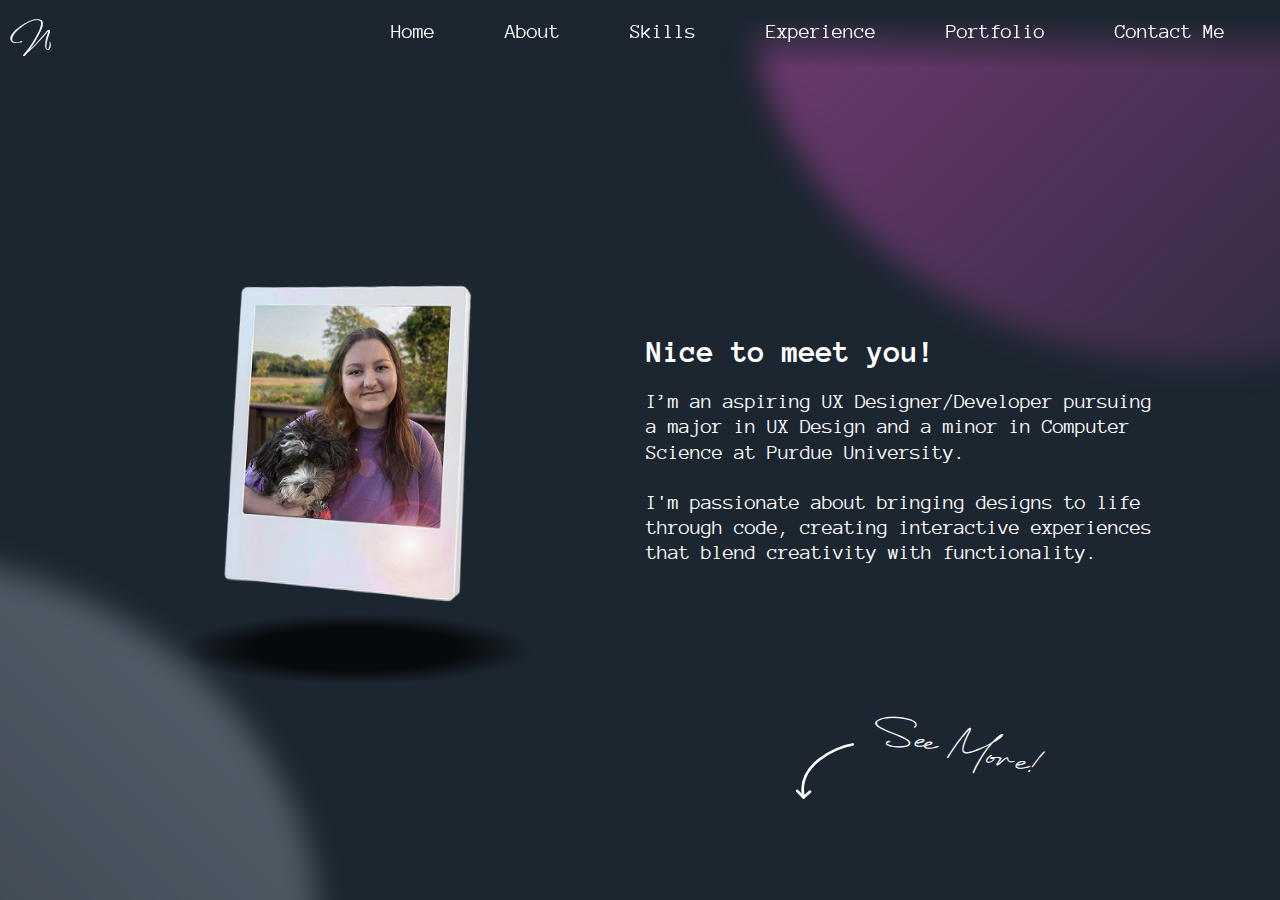
==== commit 958ea553: "added about page  - main section" ====
--- a/docs/about.html
+++ b/docs/about.html
@@ -5,10 +5,11 @@
     <meta name="viewport" content="width=device-width, initial-scale=1.0">
     <title>About Norah</title>
     <link rel="stylesheet" href="css/main.css">
-    <link rel="stylesheet" href="css/contact.css">
+    <link rel="stylesheet" href="css/about.css">
     <link rel="preconnect" href="https://fonts.googleapis.com">
     <link rel="preconnect" href="https://fonts.gstatic.com" crossorigin>
     <link href="https://fonts.googleapis.com/css2?family=Sassy+Frass&display=swap" rel="stylesheet">
+    <link href="https://fonts.googleapis.com/css2?family=Anonymous+Pro:wght@400;700&display=swap" rel="stylesheet">
     <link rel="apple-touch-icon" sizes="180x180" href="/apple-touch-icon.png">
     <link rel="icon" type="image/png" sizes="32x32" href="/favicon-32x32.png">
     <link rel="icon" type="image/png" sizes="16x16" href="/favicon-16x16.png">
@@ -37,15 +38,25 @@
             <div class="blob blob1"></div>
             <div class="blob blob2"></div>
         </div>
-        <div class="announcement-wrapper">
-            <div class="announcement">
-                <div class="label">
-                    <h3>About Norah</h3>
+        <div class="about-main-wrapper">
+            <div class="about-main">
+                <div class="polaroid-side">
+                    <img src="images/me-polaroid.png" alt="Polaroid" class="polaroid">
+                    <div class="gradient-shadow"></div>
                 </div>
-                <img src="images/construction.png" alt="Under Construction" class="construction">
-                <div class="later">
-                    <h3>Coming Soon!</h3>
+                <div class="text-side">
+                    <h1>Nice to meet you!</h1>
+                    <p>I’m an aspiring UX Designer/Developer pursuing a major in UX Design and a minor in Computer Science at Purdue University.
+                    <br><br>I'm passionate about bringing designs to life through code, creating interactive experiences that blend creativity with functionality.</p>
                 </div>
+                <div class="see-more">
+                    <div class="saturday-august-regular">See More!</div>                      
+                </div>
+                <div class="arrow" id="arrow">
+                    <svg width="66" height="64" viewBox="0 0 66 64" fill="none" xmlns="http://www.w3.org/2000/svg">
+                        <path d="M63.7261 2.3565C44.2261 5.35644 1.03029 25.5282 9.22614 61.3562M9.22614 61.3562L2.22612 53.8565M9.22614 61.3562L16.2261 54.8562" stroke="white" stroke-width="3" stroke-linecap="round"/>
+                    </svg>                                      
+                </div> 
             </div>
         </div>
     </div> <!-- Keep this div closing here -->
--- a/docs/css/main.css
+++ b/docs/css/main.css
@@ -164,7 +164,7 @@
                 position: absolute;
                 top: 0px;
                 right: 20px;
-                background: rgba(17, 23, 31, 0.7);
+                background: rgba(17, 23, 31, 0.827);
                 width: 200px;
                 border-radius: 8px;
                 text-align: center;
@@ -267,7 +267,7 @@
         
     /* Arrow */        
 
-        .arrow{
+        .main-wrapper .arrow{
             grid-column: 1; /* Leftmost column */
             cursor: pointer; /* Changes the cursor to a hand when hovering */
             justify-self: end; /* Aligns the whole container to the right */
@@ -464,7 +464,7 @@
                 padding-top: 150px !important; /* Move text up */
             }
         
-            .arrow {
+            .main-wrapper .arrow {
                 top: 180px; /* Move arrow up */
             }
         }
@@ -517,7 +517,7 @@
                 font-size: 40px !important;
             }
 
-            .arrow {
+            .main-wrapper .arrow {
                 top: 123px !important;
                 transform: scale(0.8) !important;
                 transform-origin: center;
@@ -609,7 +609,7 @@
                 display: none;
             }
 
-            .arrow {
+            .main-wrapper .arrow {
                 grid-column: 1;
                 grid-row: 1;
                 z-index: 5;
--- a/docs/css/about.css
+++ b/docs/css/about.css
@@ -0,0 +1,237 @@
+
+
+/* Main Containers */
+
+
+    /* Centers in Window */
+
+    .about-main-wrapper {
+        display: flex;
+        justify-content: center;   /* Centers horizontally */
+        align-items: center;       /* Centers vertically */
+        min-height: 100vh;
+        overflow: hidden;
+    }
+
+
+    /* Shows Content */
+    .main-container {
+        display: block;
+    }
+
+
+
+
+/* Main About Section */
+    .about-main {
+        display: grid;
+        grid-template-columns: .75fr 1fr; /* Two columns*/
+        grid-template-rows: 1fr;
+        align-items: center; /* Align items vertically */
+        justify-content: center; /* Center everything horizontally */
+        gap: 40px; /* Space between columns */
+        padding: 50px;
+        width: min(100%, 1067.35px);        
+        height: fit-content;
+        margin: auto;
+        position: relative;
+        top: 0px;
+    }
+
+    .polaroid-side {
+        grid-column: 1;
+        grid-row: 1;
+    }
+    
+    /*Floating animation for polaroid*/
+    @keyframes float {
+        0% { transform: translateY(0) rotate(0deg); }
+        50% { transform: translateY(-30px) rotate(1deg); } /* Moves up */
+        100% { transform: translateY(0) rotate(0deg); }
+    }
+      
+    .polaroid {
+        width: 500px;
+        z-index: 3;
+        animation: float 6s ease-in-out infinite;
+        grid-row: 1;
+    }
+
+    /* Bouncing animation for shadow*/
+    @keyframes shadowScale {
+        0% { transform: scale(1); opacity: 0.5; }
+        50% { transform: scale(0.85); opacity: 0.3; } /* Smaller shadow when floating up */
+        100% { transform: scale(1); opacity: 0.5; }
+    }
+
+    .polaroid-side .gradient-shadow {
+        top: 450px;
+        position: absolute;
+        width: 500px;
+        height: 100px; /* Adjust as needed */
+        
+        background: radial-gradient(ellipse at center, 
+            rgba(0, 0, 0, 0.742) 30%, /* Fully opaque in the center */
+            rgba(28, 38, 48, 0) 50%  /* Gradually fades out towards edges */
+        );
+    
+        pointer-events: none; /* Prevents interactions */
+        z-index: 1; /* Ensures it's above the avatar */
+        animation: shadowScale 6s ease-in-out infinite;
+        animation-delay: -.2s; /* This delay ensures shadow is synced with float */
+    }
+
+    .text-side {
+        grid-column: 2;
+        grid-row: 1;
+    }
+
+
+    /* Text customization*/
+    .text-side p {
+        font-size: 21px;
+        -webkit-font-smoothing: antialiased; /* Helps make text look thinner */
+        -moz-osx-font-smoothing: grayscale; /* Optimizes for macOS */
+        line-height: 1.2;
+        grid-row: 1;
+    }
+
+    .about-main .arrow {
+        grid-column: 2;
+        grid-row: 1;
+        top: 540px;
+        position: absolute;
+        cursor: pointer; /* Changes the cursor to a hand when hovering */
+        grid-row: 1;
+        justify-self: center !important;
+        transform: translateX(-110px) scale(0.9);
+    }
+
+    .see-more {
+        grid-column: 2;
+        font-size: 40px;
+        grid-row: 1;
+        top: 520px;
+        grid-row: 1;
+        position: absolute;
+        justify-self: center !important;
+        transform: translateX(20px) rotate(12deg); /* Shift slightly left */
+    }
+
+
+
+/* Responsivity of Main */
+
+
+    /* Reposition for tablet */
+
+    @media (min-width: 750px) and (max-width: 1028px) {
+
+        .polaroid-side {
+            justify-content: center !important;
+        }
+
+        .polaroid {
+            width: 350px;
+        }
+
+        .polaroid-side .gradient-shadow {
+            width: 350px;
+            top: 300px;
+        }
+
+        .text-side h1 {
+            font-size: 28px;
+        }
+
+        .text-side p {
+            font-size: 18px;
+        }
+
+        .see-more {
+            top: 400px;
+            font-size: 35px;
+        }
+
+        .about-main .arrow {
+            top: 415px;
+            transform: scale(0.7) translateX(-120px);
+        }
+    }
+
+
+    /* Reposition for mobile */
+
+      @media (max-width: 750px) {
+
+        .polaroid-side {
+            display: contents;
+        }
+
+        .polaroid {
+            width: 250px;
+            grid-row: 2 !important;
+            justify-self: center !important;
+            position: relative;
+            top: -15px;
+        }
+
+        .polaroid-side .gradient-shadow {
+            grid-row: 2 !important;
+            top: 145px;
+            width: 250px;
+            justify-self: center !important;
+        }
+
+        .text-side {
+            grid-column: 1;
+            display: contents;
+        }
+
+        .about-main .text-side h1 {
+            grid-row: 1;
+            font-size: 26px !important; /* Minimum 25px, preferred dynamic size, max 35px */
+            text-align: center !important;
+        }
+
+        .about-main .text-side p {
+            grid-row: 3 !important;
+            text-align: center !important;
+            font-size: 14px !important; /* Minimum 18px, preferred dynamic size, max 28px */
+            position: relative;
+            top: -20px;
+        }
+
+        .about-main .arrow {
+            grid-column: 1;
+            grid-row: 4 !important;
+            justify-self: center !important;
+            left: auto;
+            top: 5px;
+            transform: translateX(-70px) scale(.6); /* Shift slightly left */
+        }
+
+        .see-more {
+            grid-column: 1;
+            grid-row: 4;
+            justify-self: center !important;
+            top: -5px;
+            transform: translateX(20px) rotate(12deg); /* Shift slightly left */
+            font-size: 30px;
+        }
+
+        .about-main {
+            display: grid;
+            grid-template-columns: 1fr;
+            grid-template-rows: auto auto auto auto;
+            gap: 0px;
+        }
+
+        @keyframes float {
+            0% { transform: translateY(0) rotate(0deg); }
+            50% { transform: translateY(-20px) rotate(1deg); } /* Moves up */
+            100% { transform: translateY(0) rotate(0deg); }
+        }
+
+
+      }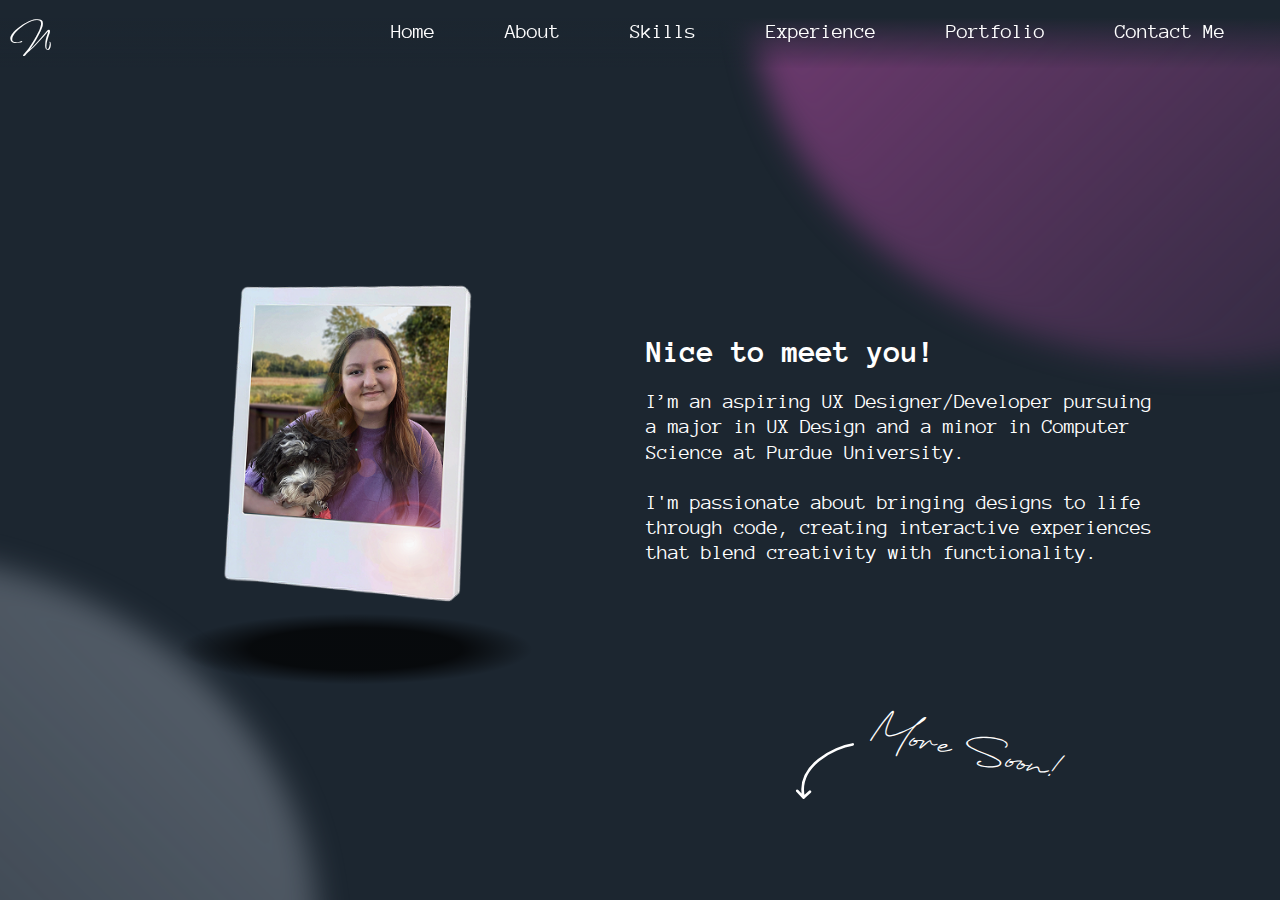
==== commit 48f0dc1a: "update About see more" ====
--- a/docs/about.html
+++ b/docs/about.html
@@ -50,7 +50,7 @@
                     <br><br>I'm passionate about bringing designs to life through code, creating interactive experiences that blend creativity with functionality.</p>
                 </div>
                 <div class="see-more">
-                    <div class="saturday-august-regular">See More!</div>                      
+                    <div class="saturday-august-regular" style="transform: translateX(10px);">More Soon!</div>                      
                 </div>
                 <div class="arrow" id="arrow">
                     <svg width="66" height="64" viewBox="0 0 66 64" fill="none" xmlns="http://www.w3.org/2000/svg">
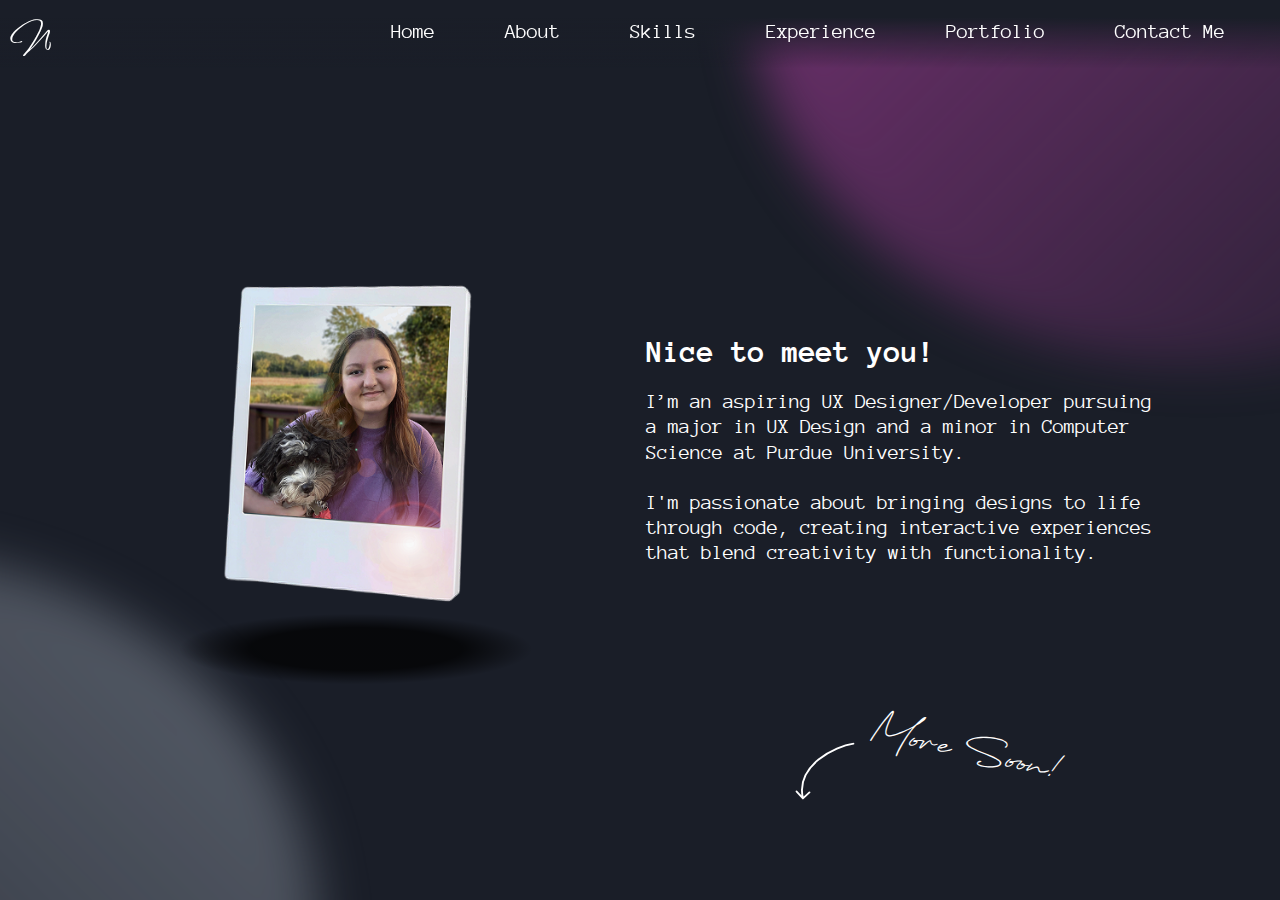
==== commit a899f891: "minor appearance chnages" ====
--- a/docs/about.html
+++ b/docs/about.html
@@ -53,9 +53,9 @@
                     <div class="saturday-august-regular" style="transform: translateX(10px);">More Soon!</div>                      
                 </div>
                 <div class="arrow" id="arrow">
-                    <svg width="66" height="64" viewBox="0 0 66 64" fill="none" xmlns="http://www.w3.org/2000/svg">
-                        <path d="M63.7261 2.3565C44.2261 5.35644 1.03029 25.5282 9.22614 61.3562M9.22614 61.3562L2.22612 53.8565M9.22614 61.3562L16.2261 54.8562" stroke="white" stroke-width="3" stroke-linecap="round"/>
-                    </svg>                                      
+                    <svg width="66" height="64" viewBox="0 0 64 62" fill="none" xmlns="http://www.w3.org/2000/svg">
+                        <path d="M62.7261 1.3565C43.2261 4.35644 0.0302892 24.5282 8.22614 60.3562M8.22614 60.3562L1.22612 52.8565M8.22614 60.3562L15.2261 53.8562" stroke="white" stroke-width="2" stroke-linecap="round"/>
+                        </svg>                                                            
                 </div> 
             </div>
         </div>
--- a/docs/css/main.css
+++ b/docs/css/main.css
@@ -18,7 +18,7 @@
 
     body {
         overflow-x: hidden; /* Hide horizontal overflow */
-        background-color: #1C2630;
+        background-color: #1A1E28;
         font-family: 'Anonymous Pro', monospace; 
         color: white; /* Default text color */
         position: relative;
@@ -38,7 +38,7 @@
         left: 0;
         width: 100vw;
         height: 100vh;
-        background: #1C2630; /* Change to match your background */
+        background: #1A1E28; /* Change to match your background */
         display: flex;
         align-items: center;
         justify-content: center;
@@ -196,9 +196,9 @@
             left: 0px;
             width: 100%;
             height: 70px; /* Adjust height of the gradient overlay */
-            background: linear-gradient(to bottom, rgba(28, 38, 48, 1) 25%, rgba(28, 38, 48, 0) 98%);
+            background: linear-gradient(to bottom, #1A1E28 25%, #1A1E2800 98%);
             pointer-events: none; /* Ensure the overlay does not interfere with user interactions */
-            z-index: 2; /* Higher z-index to ensure it is on top of the avatar */
+            z-index: 8; /* Higher z-index to ensure it is on top of the avatar */
         }
 
 
@@ -207,7 +207,7 @@
         /* Firefox */
         * {
         scrollbar-width: thin; /* Thin scrollbar */
-        scrollbar-color: rgba(156, 165, 178, .5) #1C2630; /* Thumb color and track color */
+        scrollbar-color: rgba(156, 165, 178, .5) #1A1E28; /* Thumb color and track color */
         }
 
         /* Chrome, Edge, and Safari */
@@ -216,7 +216,7 @@
         }
 
         *::-webkit-scrollbar-track {
-        background: #1C2630; /* Track background color */
+        background: #1A1E28; /* Track background color */
         }
 
         *::-webkit-scrollbar-thumb {
@@ -380,6 +380,18 @@
             position: relative;
         }
 
+        .avatar::after {
+            content: "";
+            position: absolute;
+            inset: 0;
+            z-index: 4;
+            width: 550px;
+            height: 100px;
+            top: 700px;
+            backdrop-filter: blur(2px);
+            pointer-events: none;
+          }
+
         canvas {
             position: absolute;
             width: 100%; /* Adjust as needed */
@@ -397,8 +409,8 @@
             width: calc(100% + 1500px);
             height: calc(90%); /* Adjust as needed */
             background: radial-gradient(ellipse at center, 
-                rgba(28, 38, 48, 1) 20%, /* Fully opaque in the center */
-                rgba(28, 38, 48, 0) 72%  /* Gradually fades out towards edges */
+                #1A1E28 20%, /* Fully opaque in the center */
+                #1A1E2800 72%  /* Gradually fades out towards edges */
             );
         
             pointer-events: none; /* Prevents interactions */
@@ -414,8 +426,8 @@
             height: calc(80%); /* Adjust as needed */
             
             background: radial-gradient(ellipse at center, 
-                rgba(28, 38, 48, 1) 30%, /* Fully opaque in the center */
-                rgba(28, 38, 48, 0) 70%  /* Gradually fades out towards edges */
+                #1A1E28 30%, /* Fully opaque in the center */
+                #1A1E2800 70%  /* Gradually fades out towards edges */
             );
         
             pointer-events: none; /* Prevents interactions */
@@ -488,6 +500,11 @@
                 bottom: -325px !important;
             }
 
+            .avatar::after {
+                top: 600px;
+                width: 500px;
+            }
+
             .intro h1 {
                 font-size: 30px !important; /* Minimum 25px, preferred dynamic size, max 35px */
             }
@@ -557,6 +574,11 @@
                 width: 300px;
                 height: 700px;
                 top: -90px !important;
+            }
+
+            .avatar::after {
+                top: 550px;
+                width: 400px;
             }
 
             .avatar .gradient-behind, .gradient-overlay {
@@ -637,7 +659,7 @@
             border-radius: 50%;
             transform: translate(-50%, -50%);
             overflow: hidden; /* To prevent scrollbars if the blob moves outside the viewport */
-            filter: blur(15px);
+            filter: blur(25px);
         }
 
         .blob1 {
@@ -653,7 +675,7 @@
 
         .blob2 {
             position: absolute;
-            background: linear-gradient(-45deg, rgba(138, 65, 133, 1), rgba(138, 65, 133, 0));
+            background: linear-gradient(-45deg, rgb(131, 53, 126), rgba(131, 53, 126, 0));
             height: 764px;
             width: 918px;
             left: 750px;
@@ -665,7 +687,7 @@
 
         .blob3 {
             position: absolute;
-            background: linear-gradient(-45deg, rgba(138, 65, 133, 1), rgba(138, 65, 133, 0));
+            background: linear-gradient(-45deg, rgba(131, 53, 126, 1), rgba(131, 53, 126, 0));
             height: 764px;
             width: 918px;
             left: 950px;
--- a/docs/css/about.css
+++ b/docs/css/about.css
@@ -10,7 +10,7 @@
         justify-content: center;   /* Centers horizontally */
         align-items: center;       /* Centers vertically */
         min-height: 100vh;
-        overflow: hidden;
+        overflow-x: hidden;
     }
 
 
